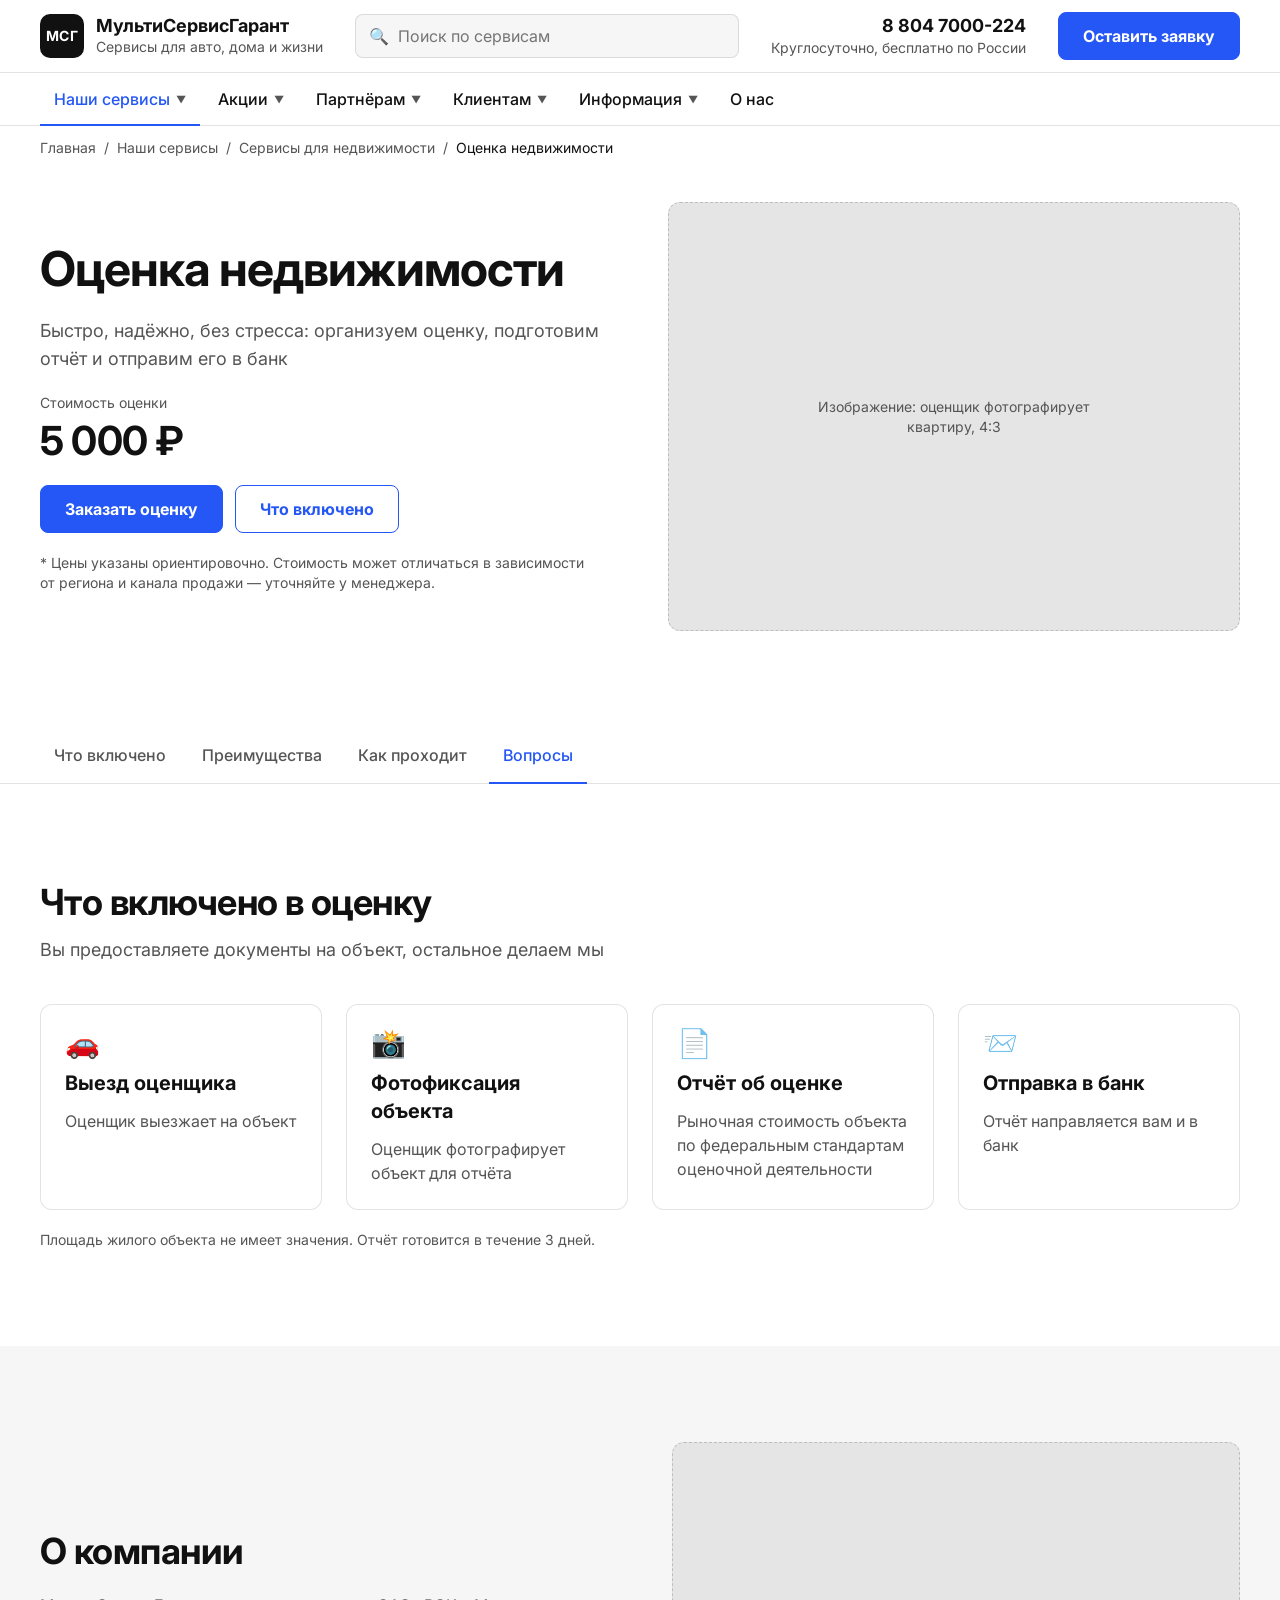
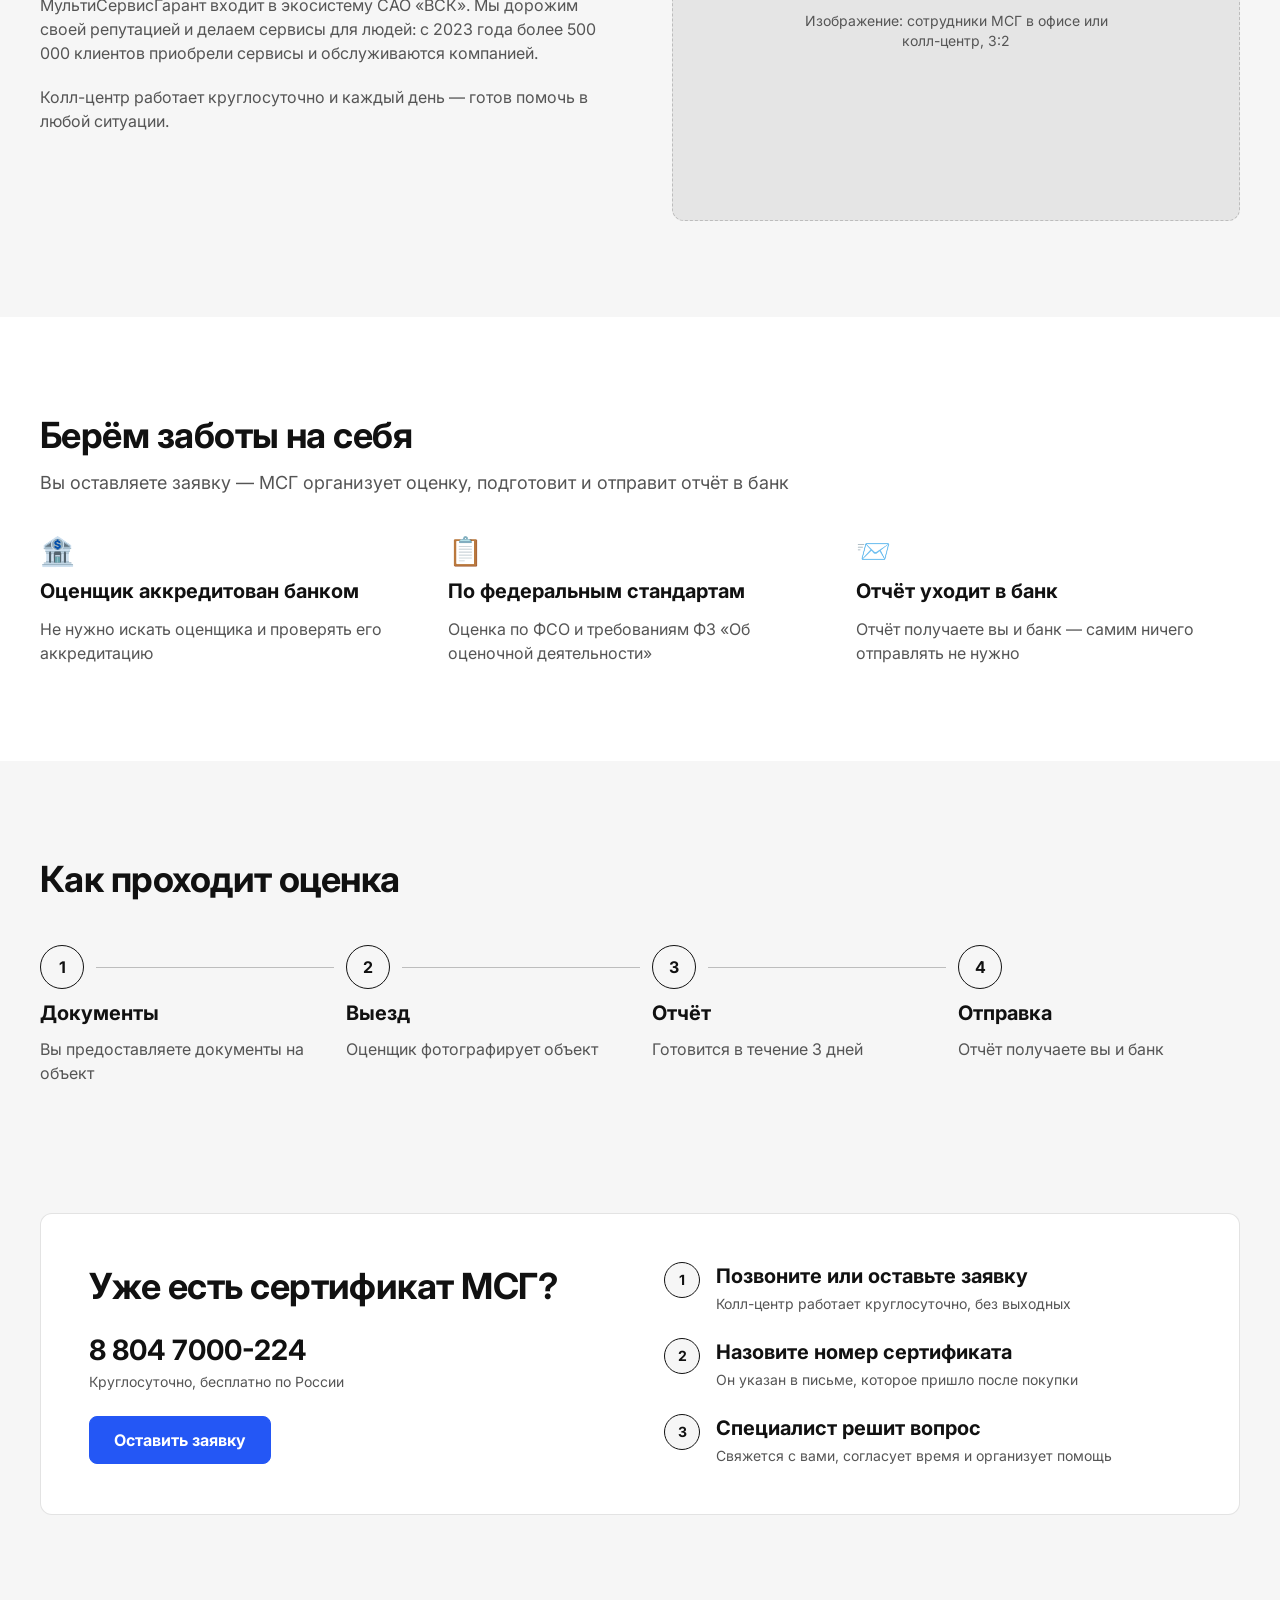
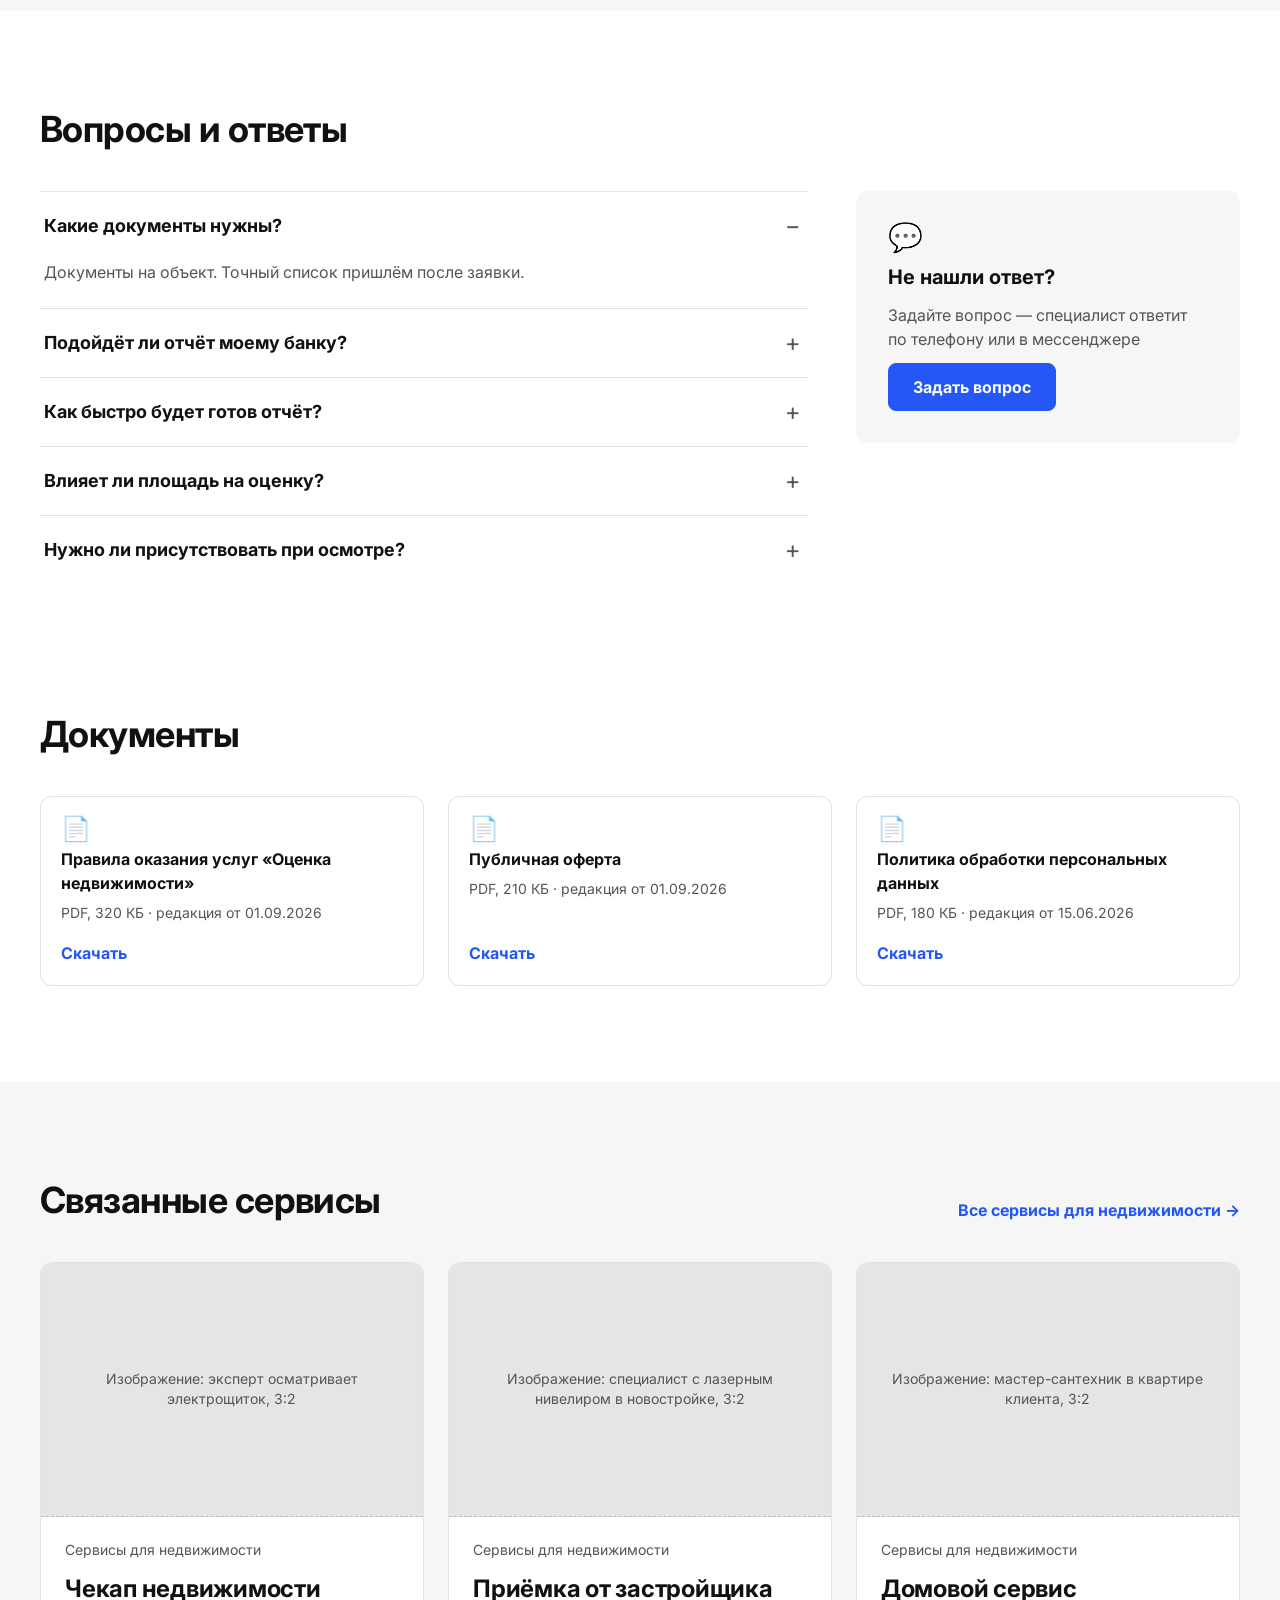
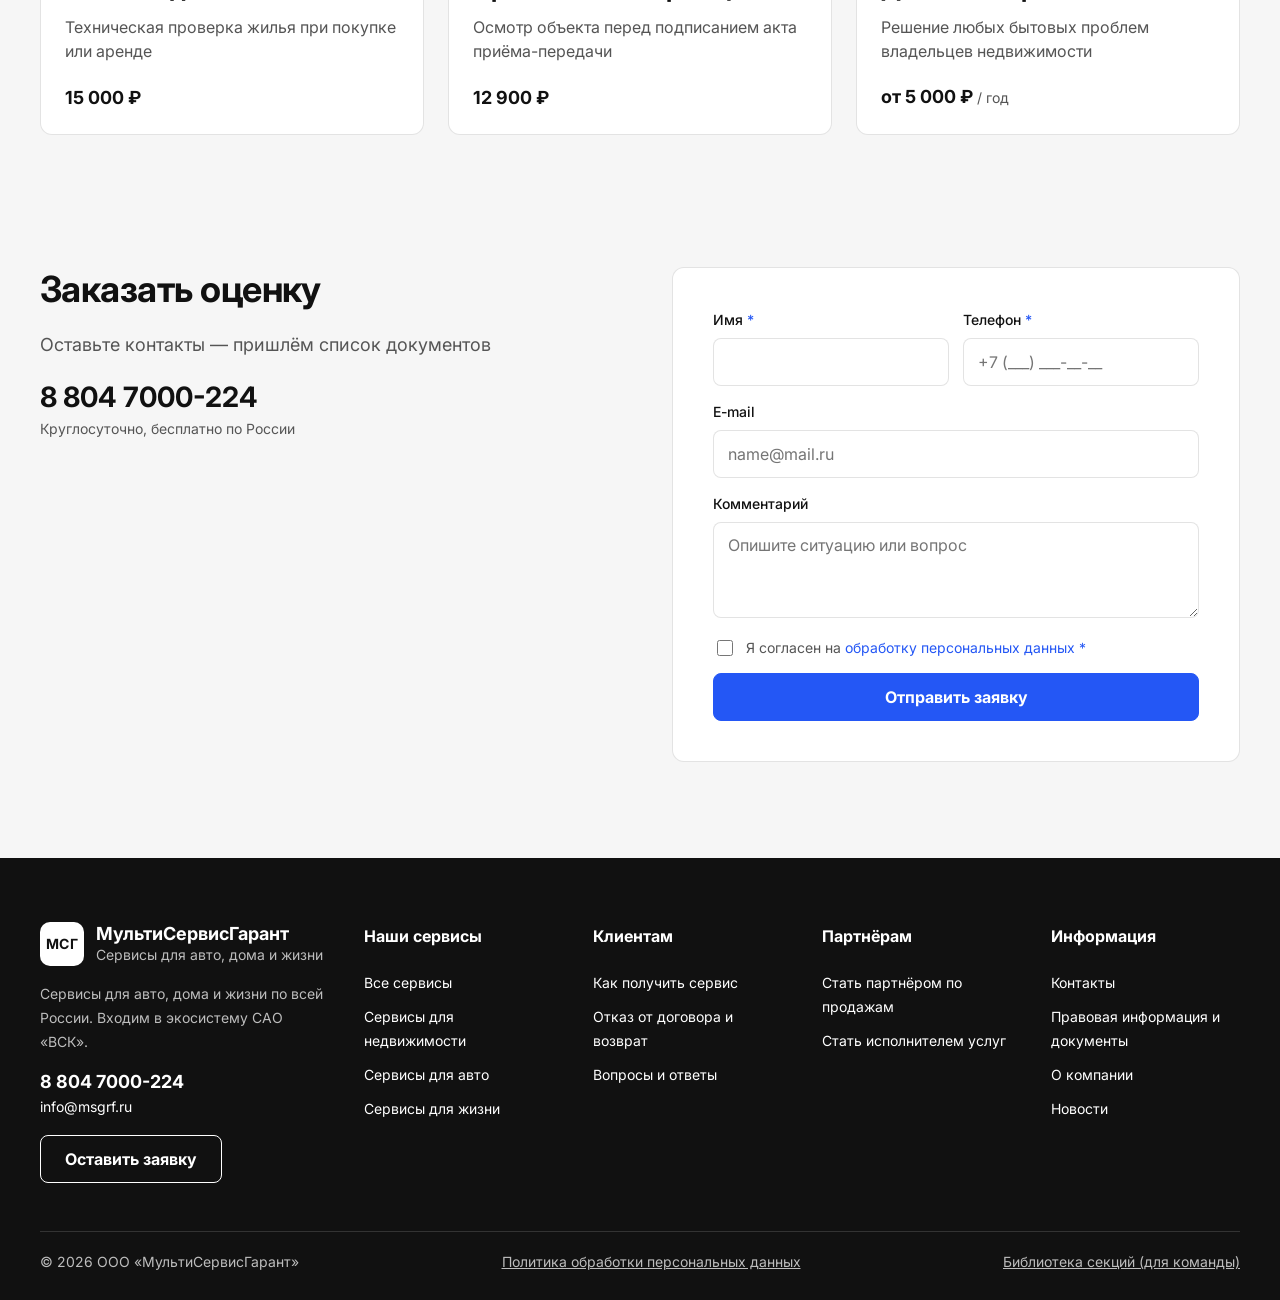
==== ver 2.0/appraisal.html @ 711d4c79 "Add version 2.0 site" ====
<!doctype html><html lang="ru"><head><meta charset="utf-8"><meta name="viewport" content="width=device-width, initial-scale=1, viewport-fit=cover"><meta name="robots" content="noindex"><title>Оценка недвижимости — МСГ, прототип</title><link rel="preconnect" href="https://fonts.googleapis.com"><link rel="preconnect" href="https://fonts.gstatic.com" crossorigin><link href="https://fonts.googleapis.com/css2?family=Inter:wght@400;500;600;700;800&display=swap" rel="stylesheet"><link rel="stylesheet" href="assets/styles.css"></head><body><div class="page" data-page="appraisal" data-title="Оценка недвижимости — МСГ, прототип"><header class="hdr"><div class="wrap hdr-top"><a class="logo" href="services.html"><span class="logo-mark">МСГ</span><span class="logo-name">МультиСервисГарант<small>Сервисы для авто, дома и жизни</small></span></a><div class="search"><span class="search-ico">🔍</span><input type="search" placeholder="Поиск по сервисам" aria-label="Поиск по сервисам"><div class="search-drop"><p class="caption">Популярные запросы</p><div class="search-chips"><a class="chip" href="home-service.html">Сантехник</a><a class="chip" href="home-service.html">Электрик</a><a class="chip" href="acceptance.html">Приёмка квартиры</a><a class="chip" href="appraisal.html">Оценка для ипотеки</a><a class="chip" href="stub.html">Эвакуатор</a></div><p class="caption">Сервисы</p><div class="search-res"><a href="home-service.html"><span>Домовой сервис</span><span class="caption">Недвижимость</span></a><a href="checkup.html"><span>Чекап недвижимости</span><span class="caption">Недвижимость</span></a><a href="stub.html"><span>Техпомощь на дороге</span><span class="caption">Авто</span></a></div><a class="search-all" href="services.html">Все сервисы →</a></div></div><div class="hdr-phone"><a href="tel:+78047000224">8 804 7000-224</a><span class="caption">Круглосуточно, бесплатно по России</span></div><a class="btn btn-primary" href="#" data-modal data-modal-tab="buy">Оставить заявку</a></div><nav class="hdr-nav" aria-label="Основное меню"><div class="wrap" style="position:static"><ul><li class="has-mega"><a class="nav-link is-active" href="services.html">Наши сервисы <span class="caret">▼</span></a><div class="mega"><div class="mega-grid"><div class="mega-col"><h4><a href="realty.html">Сервисы для недвижимости</a></h4><ul class="plain"><li><a href="home-service.html">Домовой сервис</a></li><li><a href="checkup.html">Чекап недвижимости</a></li><li><a href="acceptance.html">Приёмка от застройщика</a></li><li><a href="appraisal.html">Оценка недвижимости</a></li></ul></div><div class="mega-col"><h4><a href="stub.html">Сервисы для авто</a></h4><ul class="plain"><li><a href="stub.html">Техпомощь на дороге</a></li></ul></div><div class="mega-col"><h4><a href="stub.html">Сервисы для жизни</a></h4><ul class="plain"><li><a href="stub.html">Финансовый защитник</a></li></ul></div></div></div></li><li class="has-drop" style="position:relative"><a class="nav-link" href="stub.html">Акции <span class="caret">▼</span></a><div class="drop"><a href="stub.html">Все акции</a><a href="stub.html">Для клиентов</a><a href="stub.html">Для партнёров</a></div></li><li class="has-drop" style="position:relative"><a class="nav-link" href="stub.html">Партнёрам <span class="caret">▼</span></a><div class="drop"><a href="stub.html">Стать партнёром по продажам</a><a href="stub.html">Стать исполнителем услуг</a></div></li><li class="has-drop" style="position:relative"><a class="nav-link" href="stub.html">Клиентам <span class="caret">▼</span></a><div class="drop"><a href="stub.html">Как получить сервис</a><a href="stub.html">Отказ от договора и возврат</a><a href="stub.html">Вопросы и ответы</a></div></li><li class="has-drop" style="position:relative"><a class="nav-link" href="stub.html">Информация <span class="caret">▼</span></a><div class="drop"><a href="stub.html">Контакты</a><a href="stub.html">Правовая информация и документы</a><a href="stub.html">Новости</a></div></li><li><a class="nav-link" href="stub.html">О нас</a></li></ul></div></nav></header><nav class="wrap crumbs" aria-label="Хлебные крошки"><a href="services.html">Главная</a><span>/</span><a href="services.html">Наши сервисы</a><span>/</span><a href="realty.html">Сервисы для недвижимости</a><span>/</span><span class="cur" aria-current="page">Оценка недвижимости</span></nav><main><section class="hero"><div class="wrap hero-a"><div class="hero-body"><h1>Оценка недвижимости</h1><p class="lead">Быстро, надёжно, без стресса: организуем оценку, подготовим отчёт и отправим его в банк</p><div class="hero-price"><span class="caption">Стоимость оценки</span><div class="tariff-price">5 000 ₽</div></div><div class="btns"><a class="btn btn-primary" href="#" data-modal data-modal-tab="buy" data-modal-service="Оценка недвижимости">Заказать оценку</a><a class="btn btn-secondary" href="#scope">Что включено</a></div><p class="caption hero-note">* Цены указаны ориентировочно. Стоимость может отличаться в зависимости от региона и канала продажи — уточняйте у менеджера.</p></div><div class="ph r-4x3 "><span>Изображение: оценщик фотографирует квартиру, 4:3</span></div></div></section><nav class="subnav" aria-label="Разделы страницы"><div class="wrap"><a class="sn" href="#scope">Что включено</a><a class="sn" href="#why">Преимущества</a><a class="sn" href="#process">Как проходит</a><a class="sn" href="#faq">Вопросы</a></div></nav><section class="sec" id="scope"><div class="wrap"><div class="sec-head"><div><h2>Что включено в оценку</h2><p class="lead">Вы предоставляете документы на объект, остальное делаем мы</p></div></div><div class="grid g4"><div class="card inc"><span class="ico">🚗</span><h4>Выезд оценщика</h4><p>Оценщик выезжает на объект</p></div><div class="card inc"><span class="ico">📸</span><h4>Фотофиксация объекта</h4><p>Оценщик фотографирует объект для отчёта</p></div><div class="card inc"><span class="ico">📄</span><h4>Отчёт об оценке</h4><p>Рыночная стоимость объекта по федеральным стандартам оценочной деятельности</p></div><div class="card inc"><span class="ico">📨</span><h4>Отправка в банк</h4><p>Отчёт направляется вам и в банк</p></div></div><p class="note-foot">Площадь жилого объекта не имеет значения. Отчёт готовится в течение 3 дней.</p></div></section><section class="sec alt" id="about"><div class="wrap"><div class="about"><div class="it-body"><h2>О компании</h2><p>МультиСервисГарант входит в экосистему САО «ВСК». Мы дорожим своей репутацией и делаем сервисы для людей: с 2023 года более 500 000 клиентов приобрели сервисы и обслуживаются компанией.</p><p>Колл-центр работает круглосуточно и каждый день — готов помочь в любой ситуации.</p></div><div class="about-media"><div class="ph r-3x2 "><span>Изображение: сотрудники МСГ в офисе или колл-центр, 3:2</span></div></div></div></div></section><section class="sec" id="why"><div class="wrap"><div class="sec-head"><div><h2>Берём заботы на себя</h2><p class="lead">Вы оставляете заявку — МСГ организует оценку, подготовит и отправит отчёт в банк</p></div></div><div class="grid g3"><div class="adv"><span class="ico">🏦</span><h4>Оценщик аккредитован банком</h4><p>Не нужно искать оценщика и проверять его аккредитацию</p></div><div class="adv"><span class="ico">📋</span><h4>По федеральным стандартам</h4><p>Оценка по ФСО и требованиям ФЗ «Об оценочной деятельности»</p></div><div class="adv"><span class="ico">📨</span><h4>Отчёт уходит в банк</h4><p>Отчёт получаете вы и банк — самим ничего отправлять не нужно</p></div></div></div></section><section class="sec alt" id="process"><div class="wrap"><div class="sec-head"><div><h2>Как проходит оценка</h2></div></div><div class="steps"><div class="step"><span class="step-n">1</span><h4>Документы</h4><p>Вы предоставляете документы на объект</p></div><div class="step"><span class="step-n">2</span><h4>Выезд</h4><p>Оценщик фотографирует объект</p></div><div class="step"><span class="step-n">3</span><h4>Отчёт</h4><p>Готовится в течение 3 дней</p></div><div class="step"><span class="step-n">4</span><h4>Отправка</h4><p>Отчёт получаете вы и банк</p></div></div></div></section><section class="sec alt" id="cert"><div class="wrap"><div class="cert"><div class="it-body"><h2>Уже есть сертификат МСГ?</h2><a class="phone-big" href="tel:+78047000224">8 804 7000-224</a><span class="caption">Круглосуточно, бесплатно по России</span><div class="btns"><a class="btn btn-primary" href="#" data-modal data-modal-tab="cert" data-modal-service="Оценка недвижимости">Оставить заявку</a></div></div><div class="cert-steps"><div><span class="step-n">1</span><div><h4>Позвоните или оставьте заявку</h4><p class="muted small">Колл-центр работает круглосуточно, без выходных</p></div></div><div><span class="step-n">2</span><div><h4>Назовите номер сертификата</h4><p class="muted small">Он указан в письме, которое пришло после покупки</p></div></div><div><span class="step-n">3</span><div><h4>Специалист решит вопрос</h4><p class="muted small">Свяжется с вами, согласует время и организует помощь</p></div></div></div></div></div></section><section class="sec" id="faq"><div class="wrap"><div class="sec-head"><div><h2>Вопросы и ответы</h2></div></div><div class="faq-grid"><div class="acc" data-single><details open><summary><span>Какие документы нужны?</span></summary><div class="acc-body"><p>Документы на объект. Точный список пришлём после заявки.</p></div></details><details><summary><span>Подойдёт ли отчёт моему банку?</span></summary><div class="acc-body"><p>Оценку проводит компания, аккредитованная банком, по ФЗ «Об оценочной деятельности». Укажите банк в заявке.</p></div></details><details><summary><span>Как быстро будет готов отчёт?</span></summary><div class="acc-body"><p>Специалист подготовит отчёт в течение 3 дней.</p></div></details><details><summary><span>Влияет ли площадь на оценку?</span></summary><div class="acc-body"><p>Площадь жилого объекта не имеет значения.</p></div></details><details><summary><span>Нужно ли присутствовать при осмотре?</span></summary><div class="acc-body"><p>Нужен доступ в квартиру для фотофиксации.</p></div></details></div><aside class="ask"><span class="ico">💬</span><h4>Не нашли ответ?</h4><p class="muted">Задайте вопрос — специалист ответит по телефону или в мессенджере</p><a class="btn btn-primary" href="#" data-modal data-modal-tab="buy" data-modal-service="Оценка недвижимости">Задать вопрос</a></aside></div></div></section><section class="sec" id="docs"><div class="wrap"><div class="sec-head"><div><h2>Документы</h2></div></div><div class="grid g3 docs"><a class="card doc" href="#"><span class="ico">📄</span><b>Правила оказания услуг «Оценка недвижимости»</b><span class="meta">PDF, 320 КБ · редакция от 01.09.2026</span><span class="doc-dl">Скачать</span></a><a class="card doc" href="#"><span class="ico">📄</span><b>Публичная оферта</b><span class="meta">PDF, 210 КБ · редакция от 01.09.2026</span><span class="doc-dl">Скачать</span></a><a class="card doc" href="#"><span class="ico">📄</span><b>Политика обработки персональных данных</b><span class="meta">PDF, 180 КБ · редакция от 15.06.2026</span><span class="doc-dl">Скачать</span></a></div></div></section><section class="sec alt" id="related"><div class="wrap"><div class="sec-head"><div><h2>Связанные сервисы</h2></div><a class="link-more" href="realty.html">Все сервисы для недвижимости →</a></div><div class="slider"><div class="slider-track"><a class="card svc" href="checkup.html"><div class="ph r-3x2 "><span>Изображение: эксперт осматривает электрощиток, 3:2</span></div><div class="svc-body"><div class="svc-top"><span class="caption">Сервисы для недвижимости</span></div><h3>Чекап недвижимости</h3><p class="muted">Техническая проверка жилья при покупке или аренде</p><div class="svc-foot"><span class="price">15 000 ₽</span></div></div></a><a class="card svc" href="acceptance.html"><div class="ph r-3x2 "><span>Изображение: специалист с лазерным нивелиром в новостройке, 3:2</span></div><div class="svc-body"><div class="svc-top"><span class="caption">Сервисы для недвижимости</span></div><h3>Приёмка от застройщика</h3><p class="muted">Осмотр объекта перед подписанием акта приёма-передачи</p><div class="svc-foot"><span class="price">12 900 ₽</span></div></div></a><a class="card svc" href="home-service.html"><div class="ph r-3x2 "><span>Изображение: мастер-сантехник в квартире клиента, 3:2</span></div><div class="svc-body"><div class="svc-top"><span class="caption">Сервисы для недвижимости</span></div><h3>Домовой сервис</h3><p class="muted">Решение любых бытовых проблем владельцев недвижимости</p><div class="svc-foot"><span class="price">от 5 000 ₽ <small>/ год</small></span></div></div></a></div><div class="slider-nav"><div class="dots"></div><div class="slider-arrows"><button class="slider-btn slider-prev" aria-label="Назад">←</button><button class="slider-btn slider-next" aria-label="Вперёд">→</button></div></div></div></div></section><section class="sec alt" id="form"><div class="wrap"><div class="lead-sec"><div class="it-body"><h2>Заказать оценку</h2><p class="lead">Оставьте контакты — пришлём список документов</p><div class="phone-box"><a class="phone-big" href="tel:+78047000224">8 804 7000-224</a><span class="caption">Круглосуточно, бесплатно по России</span></div></div><div class="card form-card form-wrap"><form class="form" novalidate><div class="row2"><div class="field"><label>Имя <i>*</i></label><input name="name" required autocomplete="name"></div><div class="field"><label>Телефон <i>*</i></label><input name="phone" type="tel" placeholder="+7 (___) ___-__-__" required></div></div><div class="field"><label>E-mail</label><input name="email" type="email" placeholder="name@mail.ru"></div><div class="field"><label>Комментарий</label><textarea name="comment" placeholder="Опишите ситуацию или вопрос"></textarea></div><label class="agree"><input type="checkbox" required> <span>Я согласен на <a href="#">обработку персональных данных</a> <i style="color:var(--text-link);font-style:normal">*</i></span></label><button class="btn btn-primary btn-block" type="submit">Отправить заявку</button></form><div class="success"><span class="ok">✓</span><h3>Заявка принята</h3><p class="muted">Свяжемся с вами в течение 30 минут в рабочее время</p><button class="btn btn-secondary" type="button" data-reset>Отправить ещё одну</button></div></div></div></div></section></main><footer class="ftr"><div class="wrap"><div class="ftr-grid"><div class="ftr-brand"><a class="logo" href="services.html"><span class="logo-mark">МСГ</span><span class="logo-name">МультиСервисГарант<small>Сервисы для авто, дома и жизни</small></span></a><p>Сервисы для авто, дома и жизни по всей России. Входим в экосистему САО «ВСК».</p><div><a class="tel" href="tel:+78047000224">8 804 7000-224</a><br><a href="mailto:info@msgrf.ru">info@msgrf.ru</a></div><a class="btn btn-secondary" href="#" data-modal data-modal-tab="buy">Оставить заявку</a></div><div><h4>Наши сервисы</h4><ul class="plain"><li><a href="services.html">Все сервисы</a></li><li><a href="realty.html">Сервисы для недвижимости</a></li><li><a href="stub.html">Сервисы для авто</a></li><li><a href="stub.html">Сервисы для жизни</a></li></ul></div><div><h4>Клиентам</h4><ul class="plain"><li><a href="stub.html">Как получить сервис</a></li><li><a href="stub.html">Отказ от договора и возврат</a></li><li><a href="stub.html">Вопросы и ответы</a></li></ul></div><div><h4>Партнёрам</h4><ul class="plain"><li><a href="stub.html">Стать партнёром по продажам</a></li><li><a href="stub.html">Стать исполнителем услуг</a></li></ul></div><div><h4>Информация</h4><ul class="plain"><li><a href="stub.html">Контакты</a></li><li><a href="stub.html">Правовая информация и документы</a></li><li><a href="stub.html">О компании</a></li><li><a href="stub.html">Новости</a></li></ul></div></div><div class="ftr-bottom"><span>© 2026 ООО «МультиСервисГарант»</span><a href="stub.html">Политика обработки персональных данных</a><a href="blocks.html">Библиотека секций (для команды)</a></div></div></footer></div><div class="modal" id="modal" role="dialog" aria-modal="true" aria-labelledby="modal-t"><div class="modal-box"><button class="modal-x" aria-label="Закрыть">×</button><h3 id="modal-t">Оставить заявку</h3><p class="muted" style="margin-top:6px">Перезвоним, ответим на вопросы и поможем подобрать сервис</p><div class="mtabs" role="tablist"><button data-mtab="buy" class="is-active">Хочу подключить сервис</button><button data-mtab="cert">Уже есть сертификат</button><button data-mtab="partner">Партнёрство</button></div><div class="form-wrap" style="margin-top:20px"><form class="form" novalidate><div class="row2"><div class="field"><label>Имя <i>*</i></label><input name="name" required autocomplete="name"></div><div class="field"><label>Телефон <i>*</i></label><input name="phone" type="tel" placeholder="+7 (___) ___-__-__" required></div></div><div class="field"><label>E-mail</label><input name="email" type="email" placeholder="name@mail.ru"></div><div class="field only-cert"><label>Номер сертификата</label><input name="cert" placeholder="Например, ДС-000123"></div><div class="field"><label>Комментарий</label><textarea name="comment" placeholder="Опишите ситуацию или вопрос"></textarea></div><label class="agree"><input type="checkbox" required> <span>Я согласен на <a href="#">обработку персональных данных</a> <i style="color:var(--text-link);font-style:normal">*</i></span></label><button class="btn btn-primary btn-block" type="submit">Отправить заявку</button><p class="form-hint">Срочная помощь по сертификату — <a href="tel:+78047000224">8 804 7000-224</a>, круглосуточно</p></form><div class="success"><span class="ok">✓</span><h3>Заявка принята</h3><p class="muted">Свяжемся с вами в течение 30 минут в рабочее время</p><button class="btn btn-secondary" type="button" data-close>Закрыть</button></div></div></div></div><script charset="utf-8" src="assets/app.js"></script></body></html>
---- ver 2.0/assets/styles.css ----
@charset "utf-8";
/* ==========================================================
   МСГ — прототип раздела «Сервисы», этап 1
   Токены: Inter, чёрный/серые, синий акцент. Ширина 1400px.
   ========================================================== */
:root{
  --ink:#111111; --ink-2:#555555;
  --border-strong:#8A8A8A; /* только для рамок и разделителей, не для текста */
  /* Текст сайта: 3 размера, 3 толщины, 3 цвета + те же 3 на тёмном фоне.
     Заголовки (h1–h4), крупные цифры/цены/телефоны и иконки в эту систему не входят. */
  --fs-s:14px; --fs-m:16px; --fs-l:18px;
  --fw-regular:400; --fw-medium:500; --fw-bold:700;
  --text-primary:var(--ink); --text-secondary:var(--ink-2); --text-link:var(--accent); --text-link-hover:var(--accent-hover);
  /* Цвета валидации — исключение из палитры текста */
  --text-error:#D23B3B; --text-success:#1E7B3A;
  --text-inverse-primary:#FFFFFF; --text-inverse-secondary:#BDBDBD; --text-inverse-link:#8FA8FF;
  --line:rgba(0,0,0,.11); /* прозрачный чёрный: контраст линии одинаков на белом и сером фоне */ --bg:#FFFFFF; --bg-alt:#F6F6F6;
  --ph:#E5E5E5; --ph-line:#BDBDBD;
  --accent:#2457F5; --accent-hover:#1A44C8; --accent-soft:#EEF2FF;
  --r-btn:8px; --r-card:12px;
  --wrap:1400px; --pad:40px;
  --sec-py:96px; /* единый верхний и нижний отступ всех секций */
  --same-gap:128px; /* расстояние между соседними секциями с одним фоном */
  --stats-py:48px; /* секция с цифрами — компактная полоса, вертикальные отступы меньше */
  --hero-top:32px; /* отступ hero от хлебных крошек */
  --hero-gap:96px; /* расстояние от hero до следующей белой секции */
  --hdr-h:125px; --subnav-h:57px;
  --font:'Inter', system-ui, -apple-system, 'Segoe UI', Arial, sans-serif;
}
*,*::before,*::after{box-sizing:border-box}
html{scroll-padding-top:calc(var(--hdr-h) + var(--subnav-h) + 16px)}
body{margin:0;font-family:var(--font);font-size:var(--fs-m);line-height:24px;font-weight:var(--fw-regular);color:var(--text-primary);background:var(--bg);-webkit-font-smoothing:antialiased}
img{max-width:100%;display:block}
a{color:var(--text-link);text-decoration:none}
a:hover{color:var(--text-link-hover);text-decoration:underline}
:focus-visible{outline:2px solid var(--accent);outline-offset:2px}
h1,h2,h3,h4,p{margin:0}
h1,.h1{font-size:48px;line-height:56px;font-weight:var(--fw-bold);letter-spacing:-.02em}
h2,.h2{font-size:36px;line-height:44px;font-weight:var(--fw-bold);letter-spacing:-.015em}
h3,.h3{font-size:24px;line-height:32px;font-weight:var(--fw-bold);letter-spacing:-.01em}
h4,.h4{font-size:20px;line-height:28px;font-weight:var(--fw-bold)}
.lead{font-size:var(--fs-l);line-height:28px;color:var(--text-secondary)}
.small{font-size:var(--fs-s);line-height:20px}
.caption{font-size:var(--fs-s);line-height:20px;color:var(--text-secondary)}
.muted{color:var(--text-secondary)}
ul.plain{list-style:none;margin:0;padding:0}
.wrap{max-width:var(--wrap);margin:0 auto;padding:0 var(--pad)}
.page{min-height:100vh}
.page[hidden]{display:none}

/* ---------- Кнопки ---------- */
.btn{display:inline-flex;align-items:center;justify-content:center;gap:8px;height:48px;padding:0 24px;border-radius:var(--r-btn);font:var(--fw-bold) var(--fs-m)/1 var(--font);border:1.5px solid var(--accent);cursor:pointer;white-space:nowrap;text-decoration:none;transition:background .15s,color .15s,border-color .15s}
.btn:hover{text-decoration:none}
.btn-primary{background:var(--accent);color:var(--text-inverse-primary)}
.btn-primary:hover{background:var(--accent-hover);border-color:var(--accent-hover);color:var(--text-inverse-primary)}
.btn-secondary{background:#fff;color:var(--text-link)}
.btn-secondary:hover{background:var(--accent-soft);color:var(--text-link-hover)}
.btn-sm{height:40px;padding:0 16px;font-size:var(--fs-s)}
.btn-block{width:100%}
.link-more{font-weight:var(--fw-bold)}
.btns{display:flex;gap:12px;flex-wrap:wrap}

/* ---------- Чипы ---------- */
.chip{display:inline-flex;align-items:center;gap:6px;height:36px;padding:0 14px;border:1px solid var(--line);border-radius:999px;background:#fff;color:var(--text-primary);font:var(--fw-medium) var(--fs-s)/1 var(--font);cursor:pointer}
.chip:hover{border-color:var(--border-strong);text-decoration:none;color:var(--text-primary)}
.chip.is-active{background:var(--ink);border-color:var(--ink);color:var(--text-inverse-primary)}
.chip .count{color:var(--text-secondary);font-weight:var(--fw-regular)}
.chip.is-active .count{color:var(--text-inverse-secondary)}
.tbd{font-size:var(--fs-s);color:var(--text-secondary);font-weight:var(--fw-regular)}

/* ---------- Заглушки ---------- */
.ph{position:relative;background:var(--ph);border:1.5px dashed var(--ph-line);border-radius:var(--r-card);display:flex;align-items:center;justify-content:center;text-align:center;color:var(--text-secondary);font-size:var(--fs-s);line-height:20px;padding:16px;overflow:hidden}
.ph span{max-width:340px}
.ph-play{width:72px;height:72px;border-radius:50%;background:#fff;border:1.5px solid var(--ph-line);display:flex;align-items:center;justify-content:center;font-size:26px;color:var(--text-primary);margin:0 auto 12px;cursor:pointer}
.r-16x9{aspect-ratio:16/9}.r-4x3{aspect-ratio:4/3}.r-3x2{aspect-ratio:3/2}.r-1x1{aspect-ratio:1/1}.r-3x4{aspect-ratio:3/4}.r-21x9{aspect-ratio:21/9}

/* ==========================================================
   G01 Хедер
   ========================================================== */
.hdr{position:sticky;top:0;z-index:50;background:#fff;border-bottom:1px solid var(--line);transition:box-shadow .2s}
.hdr.is-scrolled{box-shadow:0 2px 12px rgba(0,0,0,.06)}
.hdr-top{height:72px;display:flex;align-items:center;gap:32px}
.logo{display:flex;align-items:center;gap:12px;color:var(--text-primary);flex-shrink:0}
.logo:hover{text-decoration:none;color:var(--text-primary)}
.logo-mark{width:44px;height:44px;border-radius:10px;background:var(--ink);color:var(--text-inverse-primary);display:flex;align-items:center;justify-content:center;font-weight:var(--fw-bold);font-size:var(--fs-s);letter-spacing:.02em}
.logo-name{font-weight:var(--fw-bold);font-size:var(--fs-l);line-height:22px}
.logo-name small{display:block;font-weight:var(--fw-regular);font-size:var(--fs-s);line-height:20px;color:var(--text-secondary)}
.search{position:relative;flex:1;max-width:480px}
.search input{width:100%;height:44px;border:1px solid var(--line);border-radius:var(--r-btn);padding:0 16px 0 42px;font:var(--fs-m) var(--font);background:var(--bg-alt);color:var(--text-primary)}
.search input:focus{outline:none;border-color:var(--accent);background:#fff}
.search-ico{position:absolute;left:14px;top:50%;transform:translateY(-50%);font-size:var(--fs-m);pointer-events:none}
.search-drop{display:none;position:absolute;top:52px;left:0;right:0;background:#fff;border:1px solid var(--line);border-radius:var(--r-card);box-shadow:0 12px 32px rgba(0,0,0,.1);padding:16px;z-index:60}
.search:focus-within .search-drop{display:block}
.search-drop .caption{margin-bottom:8px}
.search-chips{display:flex;flex-wrap:wrap;gap:8px;margin-bottom:16px}
.search-res a{display:flex;justify-content:space-between;align-items:center;padding:10px 8px;border-radius:8px;color:var(--text-primary)}
.search-res a:hover{background:var(--bg-alt);text-decoration:none}
.search-res .caption{margin:0}
.search-all{display:block;margin-top:8px;padding:8px;font-weight:var(--fw-bold);border-top:1px solid var(--line)}
.hdr-phone{margin-left:auto;text-align:right;flex-shrink:0}
.hdr-phone a{color:var(--text-primary);font-weight:var(--fw-bold);font-size:var(--fs-l);line-height:24px}
.hdr-phone .caption{display:block}
.hdr-nav{border-top:1px solid var(--line);position:relative}
.hdr-nav .wrap > ul{display:flex;gap:4px;list-style:none;margin:0;padding:0;height:52px;align-items:stretch}
.hdr-nav li{display:flex;align-items:stretch}
.hdr-nav .nav-link{display:flex;align-items:center;gap:6px;padding:0 14px;color:var(--text-primary);font-weight:var(--fw-medium);font-size:var(--fs-m);border-bottom:2px solid transparent;margin-bottom:-1px;background:none;border-top:0;border-left:0;border-right:0;font-family:var(--font);cursor:pointer}
.hdr-nav .nav-link:hover{color:var(--text-link);text-decoration:none}
.hdr-nav .nav-link.is-active{color:var(--text-link);border-bottom-color:var(--accent)}
.hdr-nav .caret{font-size:10px;color:var(--text-secondary)}
.mega,.drop{display:none;position:absolute;top:52px;background:#fff;border:1px solid var(--line);border-radius:0 0 var(--r-card) var(--r-card);box-shadow:0 16px 32px rgba(0,0,0,.08);z-index:55}
.has-mega:hover .mega,.has-mega:focus-within .mega,.has-drop:hover .drop,.has-drop:focus-within .drop{display:block}
/* ширина = ширина контента .wrap (не шире --wrap минус поля) */
.mega{left:max(var(--pad),calc((100% - var(--wrap))/2 + var(--pad)));right:max(var(--pad),calc((100% - var(--wrap))/2 + var(--pad)));padding:32px}
.mega-grid{display:grid;grid-template-columns:repeat(3,1fr);gap:32px}
.mega-col h4{display:flex;gap:8px;align-items:center;font-size:var(--fs-m);line-height:24px;margin-bottom:12px}
.mega-col h4 a{color:var(--text-primary)}
.mega-col li a{display:block;padding:6px 0;color:var(--text-secondary);font-size:var(--fs-m)}
.mega-col li a:hover{color:var(--text-link)}
.drop{min-width:280px;padding:8px}
.drop a{display:block;padding:10px 12px;border-radius:8px;color:var(--text-primary)}
.drop a:hover{background:var(--bg-alt);text-decoration:none}

/* G03 Хлебные крошки */
.crumbs{height:44px;display:flex;align-items:center;gap:8px;font-size:var(--fs-s);line-height:20px;color:var(--text-secondary)}
.crumbs a{color:var(--text-secondary)}
.crumbs a:hover{color:var(--text-link)}
.crumbs .cur{color:var(--text-primary)}

/* ==========================================================
   Секции
   ========================================================== */
/* Все секции: одинаковые отступы сверху и снизу, без границ. Отступы соседей с одним фоном
   не складываются (это было бы 2 × --sec-py), расстояние между ними одно — --same-gap.
   Если фон меняется, остаются оба отступа: край серого фона виден и сам разделяет секции.
   Перестановка секций ничего не ломает: правило смотрит на соседей, а не на тип секции. */
.sec,.hero{padding:var(--sec-py) 0}
.hero{padding-top:var(--hero-top)}
.sec:not(.alt) + .sec:not(.alt),
.sec.alt + .sec.alt,
.sec.sec-join{padding-top:calc(var(--same-gap) - var(--sec-py))} /* .sec-join — для страницы библиотеки, см. app.js */
/* hero без нижней границы сливается с белой секцией под ним: расстояние одно — --hero-gap.
   Перед серой секцией отступы остаются. */
.hero:has(+ .sec:not(.alt)){padding-bottom:0}
.hero + .sec:not(.alt){padding-top:var(--hero-gap)}
.sec:has(> .wrap > .stats){padding-top:var(--stats-py);padding-bottom:var(--stats-py)}
.sec.alt{background:var(--bg-alt)}
.sec-head{margin-bottom:40px;display:flex;justify-content:space-between;align-items:flex-end;gap:32px}
.sec-head .lead{margin-top:12px;max-width:760px}
.sec-head .kicker{margin-bottom:8px}
.kicker{font-size:var(--fs-s);line-height:20px;font-weight:var(--fw-bold);color:var(--text-link)}
.grid{display:grid;gap:24px}
.g2{grid-template-columns:repeat(2,1fr)}.g3{grid-template-columns:repeat(3,1fr)}.g4{grid-template-columns:repeat(4,1fr)}
.card{background:#fff;border:1px solid var(--line);border-radius:var(--r-card);padding:24px}
.check{list-style:none;margin:0;padding:0;display:grid;gap:10px}
.check li{position:relative;padding-left:28px}
.check li::before{content:"\2713";position:absolute;left:0;top:0;color:var(--text-link);font-weight:var(--fw-bold)}
.dash li::before{content:"\2014";color:var(--text-secondary);font-weight:var(--fw-regular)}
.ico{font-size:28px;line-height:1}
.note-foot{margin-top:20px;font-size:var(--fs-s);line-height:20px;color:var(--text-secondary)}

/* ---------- S01 Hero ---------- */
.hero-a{display:grid;grid-template-columns:1fr 1fr;gap:56px;align-items:center}
.hero-body{display:flex;flex-direction:column;gap:20px;align-items:flex-start}
.hero-body .lead{max-width:600px}
.hero-price{display:flex;flex-direction:column;gap:4px}
.hero-note{max-width:560px}
.hero-b{position:relative}
.hero-b .ph{min-height:520px;align-items:flex-start;justify-content:flex-end;padding:24px;border-radius:0;border-left:0;border-right:0}
.hero-video .ph-play{transition:background .15s}
.hero-video[data-video="click"] .ph-play:hover{background:var(--accent-soft)}
.hero-video.is-playing .ph-play{background:var(--accent);color:var(--text-inverse-primary);border-color:var(--accent)}
.hero-b .ph.hero-video{align-items:center;justify-content:flex-end;padding-right:12%}
.hero-b .wrap{position:absolute;inset:0;display:flex;align-items:center;pointer-events:none}
.hero-b .hero-card{pointer-events:auto;background:#fff;border-radius:var(--r-card);padding:40px;max-width:600px;box-shadow:0 8px 32px rgba(0,0,0,.08)}
.hero-c{padding:32px 0} /* компактный hero: отступы сверху и снизу одинаковые */
.hero-c .hero-body{max-width:900px}

/* ---------- Подменю ---------- */
.subnav{position:sticky;top:var(--hdr-h);z-index:40;background:#fff;border-bottom:1px solid var(--line)}
.subnav .wrap{display:flex;align-items:center;gap:8px;height:56px}
.subnav a.sn{padding:0 14px;height:56px;display:flex;align-items:center;color:var(--text-secondary);font-weight:var(--fw-medium);font-size:var(--fs-m);border-bottom:2px solid transparent;margin-bottom:-1px}
.subnav a.sn:hover{color:var(--text-primary);text-decoration:none}
.subnav a.sn.is-active{color:var(--text-link);border-bottom-color:var(--accent)}
.subnav .btn{margin-left:auto}


/* ---------- S08 Карточки услуг ---------- */
.svc{display:flex;flex-direction:column;padding:0;overflow:hidden;color:var(--text-primary);transition:border-color .15s}
.svc:hover{border-color:var(--border-strong);text-decoration:none;color:var(--text-primary)}
.svc .ph{border-radius:0;border-width:0 0 1.5px 0}
.svc-body{padding:20px 24px 24px;display:flex;flex-direction:column;gap:10px;flex:1}
.svc-top{display:flex;justify-content:space-between;align-items:center;gap:8px;min-height:26px}
.svc-foot{margin-top:auto;padding-top:12px;display:flex;justify-content:space-between;align-items:center}
.price{font-weight:var(--fw-bold);font-size:var(--fs-l)}
.price small{font-weight:var(--fw-regular);font-size:var(--fs-s);color:var(--text-secondary)}
/* S08-C: группа сервисов — заголовок сверху, под ним горизонтальные карточки в две колонки */
.svc-group + .svc-group{margin-top:64px}
.svc-group-head{display:flex;flex-direction:column;gap:12px;margin-bottom:32px}
.svc-group-head h2 a{color:var(--text-primary)}
.svc-group-head h2 a:hover{color:var(--text-link);text-decoration:none}
.svc-group-head h2 .arrow{color:var(--text-link);white-space:nowrap}
.note-foot.center{text-align:center}
.svc-stack{display:grid;grid-template-columns:repeat(2,minmax(0,1fr));gap:24px}
/* картинка 3:2 фиксированной ширины задаёт высоту карточки; описание ограничено двумя строками, чтобы карточка не вырастала */
.svc-h{display:grid;grid-template-columns:280px 1fr}
.svc-h .ph{width:280px;border-width:0 1.5px 0 0}
.svc-h .svc-body{padding:24px;min-height:0;overflow:hidden}
.svc-h .svc-body .muted{display:-webkit-box;-webkit-line-clamp:2;-webkit-box-orient:vertical;overflow:hidden}
@media (max-width:1359px){.svc-stack{grid-template-columns:1fr}}
@media (max-width:900px){.svc-h{grid-template-columns:1fr}.svc-h .ph{width:auto;border-width:0 0 1.5px 0}}

/* ---------- Слайдеры ---------- */
.slider{position:relative}
.slider-track{display:grid;grid-auto-flow:column;grid-auto-columns:calc((100% - 48px)/3);gap:24px;overflow-x:auto;scroll-snap-type:x mandatory;scrollbar-width:none;padding-bottom:4px}
.slider-track::-webkit-scrollbar{display:none}
.slider-track > *{scroll-snap-align:start}
.slider.one .slider-track{grid-auto-columns:100%}
.slider.four .slider-track{grid-auto-columns:calc((100% - 72px)/4)}
.slider-nav{display:flex;align-items:center;justify-content:space-between;gap:12px;margin-top:24px}
.slider-btn{width:44px;height:44px;border-radius:50%;border:1px solid var(--line);background:#fff;font-size:var(--fs-l);cursor:pointer;color:var(--text-primary)}
.slider-btn:hover{border-color:var(--ink)}
.slider-btn:disabled{opacity:.35;cursor:default}
.dots{display:flex;gap:8px}
.slider-arrows{display:flex;gap:12px}
.dot{width:8px;height:8px;border-radius:50%;background:var(--line);border:0;padding:0;cursor:pointer}
.dot.is-active{background:var(--ink);width:24px;border-radius:4px}

/* ---------- S03 Изображение + текст ---------- */
.it{display:grid;grid-template-columns:1fr 1fr;gap:64px;align-items:center}
.about{display:grid;grid-template-columns:1fr 1fr;gap:64px;align-items:center}
.it-body{display:flex;flex-direction:column;gap:20px;align-items:flex-start}
.it-body p{color:var(--text-secondary)}

/* ---------- S09 Что входит ---------- */
.inc{display:flex;flex-direction:column;gap:12px}
.inc p{color:var(--text-secondary)}
.inc ul{margin:0;padding-left:18px;color:var(--text-secondary);font-size:var(--fs-s);line-height:20px;display:grid;gap:4px}

/* ---------- Цена (hero D) ---------- */
.tariff-price{font-size:40px;line-height:48px;font-weight:var(--fw-bold);letter-spacing:-.02em}
.tariff-price small{font-size:var(--fs-m);font-weight:var(--fw-regular);color:var(--text-secondary);letter-spacing:0}

/* ---------- S12 Таблица сравнения ---------- */
.tbl-wrap{overflow-x:auto;border:1px solid var(--line);border-radius:var(--r-card);background:#fff}
.tbl{width:100%;border-collapse:collapse}
.tbl th,.tbl td{padding:14px 20px;border-bottom:1px solid var(--line);text-align:left;vertical-align:middle}
.tbl td + td,.tbl th + th{border-left:1px solid var(--line);text-align:center;width:22%}
.tbl thead th{position:sticky;top:0;background:#fff;font-size:var(--fs-m)}
.tbl thead th small{display:block;font-weight:var(--fw-regular);color:var(--text-secondary);font-size:var(--fs-s)}
.tbl tr.grp td{background:var(--bg-alt);font-weight:var(--fw-medium);font-size:var(--fs-s);color:var(--text-secondary)}
.tbl tr.total td{font-weight:var(--fw-bold);font-size:var(--fs-l);background:var(--bg-alt);border-bottom:0}
.tbl tr.act td{background:#fff;border-bottom:0}
.tbl .y{color:var(--text-link);font-weight:var(--fw-bold)}
.tbl .n{color:var(--text-secondary)}

/* ---------- S11 / S21 Аккордеоны ---------- */
.acc{border-top:1px solid var(--line)}
.acc details{border-bottom:1px solid var(--line)}
.acc details:last-child{border-bottom:0}
.acc summary{list-style:none;display:flex;align-items:center;gap:16px;padding:20px 4px;cursor:pointer;font-weight:var(--fw-bold);font-size:var(--fs-l);line-height:28px}
.acc summary::-webkit-details-marker{display:none}
.acc summary .sum{margin-left:auto;font-weight:var(--fw-regular);font-size:var(--fs-s);color:var(--text-secondary)}
.acc summary::after{content:"+";font-size:24px;font-weight:var(--fw-regular);width:24px;text-align:center;color:var(--text-secondary);flex-shrink:0;margin-left:auto}
.acc summary:has(.sum)::after{margin-left:0} /* с .sum вправо уходит он сам, иконка идёт следом */
.acc details[open] summary::after{content:"\2212"}
.acc summary:hover{color:var(--text-link)}
.acc .acc-body{padding:0 44px 24px 4px;color:var(--text-secondary);display:grid;gap:12px;max-width:980px}
.acc .acc-body h5{margin:4px 0 0;font-size:var(--fs-s);color:var(--text-primary);font-weight:var(--fw-bold)}
.acc .acc-body ul{margin:0;padding-left:20px}
/* S11 вариант B: список без аккордеона */
.dlist{border-top:1px solid var(--line)}
.dl-row{display:grid;grid-template-columns:320px 1fr;gap:32px;align-items:start;padding:24px 4px;border-bottom:1px solid var(--line)}
.dl-row:last-child{border-bottom:0}
.dl-head{display:grid;grid-template-columns:28px 1fr;column-gap:12px;row-gap:4px;align-content:start;align-items:start}
.dl-head:not(:has(.ico)){grid-template-columns:1fr}
.dl-head .ico{font-size:22px;line-height:28px;grid-row:1 / span 2}
.dl-head:not(:has(.ico)) .sum{grid-column:1}
.dl-head h4{font-size:var(--fs-l);line-height:28px}
.dl-head .sum{font-size:var(--fs-s);color:var(--text-secondary)}
.dl-body{display:grid;gap:12px;color:var(--text-secondary);max-width:760px}
.dl-body h5{margin:4px 0 0;font-size:var(--fs-s);color:var(--text-primary);font-weight:var(--fw-bold)}
.dl-body ul{margin:0;padding-left:20px}
@media (max-width:900px){.dl-row{grid-template-columns:1fr;gap:12px}}
.faq-grid{display:grid;grid-template-columns:2fr 1fr;gap:48px;align-items:start}
.ask{background:var(--bg-alt);border-radius:var(--r-card);padding:32px;display:flex;flex-direction:column;gap:12px;align-items:flex-start;position:sticky;top:calc(var(--hdr-h) + 80px)}
.sec.alt .ask{background:#fff}

/* ---------- S10 Ситуации ---------- */
.sit{display:flex;flex-direction:column;gap:14px}
.sit-head{display:flex;gap:12px;align-items:center}
.sit .check li::before{content:"\2022";color:var(--text-secondary)}

/* ---------- S13 Шаги ---------- */
.steps{display:grid;grid-auto-flow:column;grid-auto-columns:1fr;gap:24px;counter-reset:s;position:relative}
.step{position:relative;display:flex;flex-direction:column;gap:10px;padding-top:4px}
.step-n{width:44px;height:44px;border-radius:50%;border:1.5px solid var(--ink);display:flex;align-items:center;justify-content:center;font-weight:var(--fw-bold);background:#fff;position:relative;z-index:1;flex-shrink:0}
.sec.alt .step-n{background:var(--bg-alt)}
.step:not(:last-child)::after{content:"";position:absolute;top:26px;left:56px;right:-12px;height:1px;background:var(--ph-line)}
.step p{color:var(--text-secondary)}
.steps.vert{grid-auto-flow:row;max-width:760px;margin:0 auto}
.steps.vert .step{flex-direction:row;gap:20px;padding-bottom:28px}
.steps.vert .step:not(:last-child)::after{top:52px;left:22px;bottom:4px;right:auto;width:1px;height:auto}
.steps.vert .step > div{display:flex;flex-direction:column;gap:6px;padding-top:8px}

/* ---------- S15 Преимущества ---------- */
.adv{display:flex;flex-direction:column;gap:12px}
.adv p{color:var(--text-secondary)}

/* ---------- S16 Цифры ---------- */
.stats{display:grid;gap:24px}
.stat{display:flex;flex-direction:column;gap:6px}
.stat b{font-size:48px;line-height:56px;font-weight:var(--fw-bold);letter-spacing:-.02em}
.stat span{color:var(--text-secondary)}

/* ---------- S17 Кейсы ---------- */
/* карточка: изображение 3:2, заголовок, стоимость, рекомендация и риски */
.case{display:flex;flex-direction:column;padding:0;overflow:hidden}
.case > .ph{border-radius:0;border-width:0;border-bottom:1px solid var(--line)}
.case-body{padding:24px;display:flex;flex-direction:column;gap:16px}
.case-body h5{margin:0 0 4px;font-size:var(--fs-s);font-weight:var(--fw-bold);color:var(--text-secondary)}
.case-cost{display:flex;align-items:baseline;gap:12px;color:var(--text-secondary)}
.case-cost b{font-size:var(--fs-l);font-weight:var(--fw-bold);color:var(--text-primary)}

.inc-wide{display:grid;gap:32px}



/* ---------- S20 География ---------- */
.cities{columns:4;column-gap:24px;font-size:var(--fs-m);line-height:30px;color:var(--text-secondary)}
.cities li{break-inside:avoid}
.cities-lg{font-size:var(--fs-l);line-height:40px;color:var(--text-primary)}
.cities.more li:nth-child(n+41){display:none}

/* ---------- S23 Галерея ---------- */
.gal-thumbs{display:grid;grid-template-columns:repeat(6,1fr);gap:12px;margin-top:12px}
.gal-thumbs button{padding:0;border:2px solid transparent;border-radius:10px;background:none;cursor:pointer}
.gal-thumbs button.is-active{border-color:var(--ink)}
.gal-thumbs .ph{border-radius:8px;font-size:var(--fs-s);line-height:20px;padding:6px}
.gal-item figcaption{margin-top:10px;font-size:var(--fs-s);color:var(--text-secondary)}
figure{margin:0}

/* ---------- S24 Видео ---------- */
.video .ph{flex-direction:column}
.video-split{display:grid;grid-template-columns:1.5fr 1fr;gap:48px;align-items:center}

/* ---------- S18 Отзывы ---------- */
.rev{display:flex;flex-direction:column;gap:14px;height:100%}
.rev-who{display:flex;gap:12px;align-items:center}
.ava{width:44px;height:44px;border-radius:50%;background:var(--ph);border:1.5px dashed var(--ph-line);display:flex;align-items:center;justify-content:center;font-weight:var(--fw-bold);font-size:var(--fs-s);color:var(--text-secondary);flex-shrink:0}
.stars{color:var(--text-primary);letter-spacing:2px}
.rev p{color:var(--text-secondary)}
.rev .caption{margin-top:auto}
.csi{display:flex;align-items:baseline;gap:8px}
.csi b{font-size:32px}

/* ---------- S22 Документы ---------- */
/* S22 Документы: компактные карточки */
.doc{display:flex;flex-direction:column;gap:6px;padding:20px;color:var(--text-primary)}
.doc:hover{text-decoration:none;border-color:var(--border-strong)}
.doc .ico{font-size:24px;line-height:1}
.doc b{font-weight:var(--fw-bold);font-size:var(--fs-m)}
.doc .meta{font-size:var(--fs-s);color:var(--text-secondary)}
.doc-dl{margin-top:auto;padding-top:10px;font-weight:var(--fw-bold);color:var(--text-link)}

/* ---------- S25 Форма ---------- */
.lead-sec{display:grid;grid-template-columns:1fr 1fr;gap:64px;align-items:start}
.phone-big{font-size:28px;line-height:36px;font-weight:var(--fw-bold);color:var(--text-primary)}
.phone-box{display:flex;flex-direction:column;gap:4px;align-items:flex-start}
.form{display:grid;gap:14px}
.form-card{padding:40px}
.field label{display:block;font-size:var(--fs-s);font-weight:var(--fw-medium);margin-bottom:6px}
.field label i{color:var(--text-link);font-style:normal}
.field input,.field textarea{width:100%;height:48px;border:1px solid var(--line);border-radius:var(--r-btn);padding:0 14px;font:var(--fs-m) var(--font);color:var(--text-primary);background:#fff}
.field textarea{height:96px;padding:12px 14px;resize:vertical}
.field input:focus,.field textarea:focus{outline:none;border-color:var(--accent);box-shadow:0 0 0 3px var(--accent-soft)}
.field.err input{border-color:var(--text-error)}
.field .err-msg{font-size:var(--fs-s);color:var(--text-error);margin-top:4px}
.row2{display:grid;grid-template-columns:1fr 1fr;gap:14px}
.agree{display:flex;gap:10px;align-items:flex-start;font-size:var(--fs-s);line-height:20px;color:var(--text-secondary)}
.agree input{margin-top:2px;width:16px;height:16px;accent-color:var(--accent);flex-shrink:0}
.form-hint{font-size:var(--fs-s);line-height:20px;color:var(--text-secondary)}
.success{display:none;text-align:center;padding:24px 8px;flex-direction:column;align-items:center;gap:12px}
.success .ok{width:64px;height:64px;border-radius:50%;background:var(--accent-soft);color:var(--text-link);display:flex;align-items:center;justify-content:center;font-size:30px;font-weight:var(--fw-bold)}
.is-done > .form{display:none}
.is-done > .success{display:flex}

/* ---------- S26 CTA ---------- */
.cta{display:flex;align-items:center;gap:40px;padding:40px 48px;border-radius:var(--r-card);background:var(--bg-alt)}
.sec.alt .cta{background:#fff}
.cta-body{flex:1;display:flex;flex-direction:column;gap:8px}
.cta .ico{font-size:48px}
.cta .tel{font-weight:var(--fw-bold);font-size:var(--fs-l);color:var(--text-primary)}

/* ---------- S27 Сертификат ---------- */
.cert{display:grid;grid-template-columns:1fr 1fr;gap:48px;align-items:center;padding:48px;border-radius:var(--r-card);border:1px solid var(--line);background:#fff}
.cert .it-body{gap:0}
.cert .it-body h2{margin-bottom:24px}
.cert .caption{margin-top:4px}
.cert .btns{margin-top:24px}
.cert-steps{display:flex;flex-direction:column;gap:24px}
.cert-steps > div{display:flex;gap:16px;align-items:flex-start}
.cert-steps > div > div{display:flex;flex-direction:column;gap:4px}
.cert-steps .step-n{width:36px;height:36px;font-size:var(--fs-s);flex-shrink:0}

/* ---------- S28 Партнёрам ---------- */
.partner{display:grid;grid-template-columns:1.1fr 1fr;gap:64px;align-items:center}
.partner .grid{gap:16px}
.pt{display:flex;gap:14px;align-items:flex-start}
.pt .ico{font-size:24px}
.pt p{color:var(--text-secondary)}


/* ---------- S02 Промо ---------- */
.promo{display:grid;grid-template-columns:1fr 1fr;border-radius:var(--r-card);overflow:hidden;background:var(--bg-alt)}
.sec.alt .promo{background:#fff}
.promo-body{padding:48px;display:flex;flex-direction:column;gap:16px;align-items:flex-start;justify-content:center}
.promo .ph{border-radius:0;border-width:0 0 0 1.5px}

/* ---------- S06 Текст ---------- */
.rich{max-width:880px;margin:0 auto;display:grid;gap:16px;color:var(--text-secondary)}
.rich h2,.rich h3,.rich h4{color:var(--text-primary)}
.rich h3{margin-top:12px}
.rich ul,.rich ol{margin:0;padding-left:22px;display:grid;gap:6px}
.rich blockquote{margin:8px 0;padding:8px 0 8px 24px;border-left:3px solid var(--ink);font-size:var(--fs-l);line-height:28px;color:var(--text-primary)}

/* ---------- S29 Примечание ---------- */
.note{display:flex;gap:14px;align-items:flex-start;padding:16px 20px;border-radius:var(--r-card);background:var(--bg-alt);color:var(--text-secondary)}
.sec.alt .note{background:#fff}
.note .ico{font-size:20px;line-height:22px}
.note.warn{background:#fff;border:1.5px solid var(--border-strong)}

/* ==========================================================
   G02 Футер
   ========================================================== */
.ftr{background:var(--ink);color:var(--text-inverse-secondary);padding:64px 0 0;font-size:var(--fs-s)}
.ftr a{color:var(--text-inverse-primary)}
.ftr a:hover{color:var(--text-inverse-link)}
.ftr-grid{display:grid;grid-template-columns:1.5fr repeat(4,1fr);gap:40px;padding-bottom:48px}
.ftr .logo{color:var(--text-inverse-primary)}
.ftr .logo-mark{background:#fff;color:var(--text-primary)}
.ftr .logo-name small{color:var(--text-inverse-secondary)}
.ftr h4{color:var(--text-inverse-primary);font-size:var(--fs-m);margin-bottom:16px}
.ftr li{padding:5px 0}
.ftr-brand{display:flex;flex-direction:column;gap:16px;align-items:flex-start}
.ftr-brand .tel{font-size:var(--fs-l);font-weight:var(--fw-bold);color:var(--text-inverse-primary)}
.ftr .btn-secondary{background:transparent;color:var(--text-inverse-primary);border-color:#fff}
.ftr .btn-secondary:hover{background:#fff;color:var(--text-primary)}
.ftr-bottom{border-top:1px solid #333;padding:20px 0 28px;display:flex;justify-content:space-between;gap:24px;flex-wrap:wrap;font-size:var(--fs-s);line-height:20px;color:var(--text-inverse-secondary)}
.ftr-bottom a{color:var(--text-inverse-secondary);text-decoration:underline}

/* ==========================================================
   G04 Модальное окно
   ========================================================== */
.modal{position:fixed;inset:0;z-index:100;background:rgba(17,17,17,.55);display:none;align-items:flex-start;justify-content:center;padding:48px 16px;overflow-y:auto}
.modal.is-open{display:flex}
.modal-box{background:#fff;border-radius:16px;width:560px;max-width:100%;padding:40px;position:relative}
.modal-x{position:absolute;top:16px;right:16px;width:40px;height:40px;border-radius:50%;border:0;background:var(--bg-alt);font-size:20px;cursor:pointer;color:var(--text-primary)}
.modal-x:hover{background:var(--line)}
.mtabs{display:grid;grid-template-columns:repeat(3,1fr);gap:4px;background:var(--bg-alt);padding:4px;border-radius:10px;margin:20px 0 4px}
.mtabs button{border:0;background:none;padding:10px 8px;border-radius:8px;font:var(--fw-medium) var(--fs-s)/16px var(--font);color:var(--text-secondary);cursor:pointer}
.mtabs button.is-active{background:#fff;color:var(--text-primary);box-shadow:0 1px 4px rgba(0,0,0,.08)}
.only-cert{display:none}
.mode-cert .only-cert{display:block}

/* ==========================================================
   P7 Библиотека: аннотации
   ========================================================== */
/* Служебная разметка — светло-жёлтая, чтобы не путать с контентом сайта */
:root{--ann-bg:#FFF6CC; --ann-line:#EBD675; --ann-ink:#6B5A10}
/* Без JS пометки идут карточками между секциями (запасной вид) */
.ann{padding:32px 0 0}
.ann-box{display:grid;grid-template-columns:260px 1fr 1fr 1fr;gap:24px;background:var(--ann-bg);border:1px solid var(--ann-line);border-radius:var(--r-card);padding:20px 24px;font-size:var(--fs-s);line-height:20px;text-align:left}
.ann-box b{display:block;font-size:var(--fs-m);color:var(--text-primary);margin-bottom:4px}
.ann-box .id{display:inline-block;background:var(--ink);color:var(--text-inverse-primary);border-radius:6px;padding:2px 8px;font-size:var(--fs-s);font-weight:var(--fw-bold);margin-bottom:6px}
.ann-box span{color:var(--text-secondary)}
.ann-box a{font-size:var(--fs-s)}
.var-label{display:inline-block;font-size:var(--fs-s);line-height:20px;font-weight:var(--fw-bold);color:var(--ann-ink);background:var(--ann-bg);border:1px solid var(--ann-line);border-radius:6px;padding:3px 10px;margin:24px 0 0}
/* С JS: карточки и подписи убраны из потока (.ann остаётся пустым якорем для оглавления),
   у каждой секции — ярлык в правом верхнем углу контента, описание — по клику */
.ann-ready .ann{height:0;padding:0;overflow:hidden}
.ann-ready .var-src{display:none}
.ann-tag,.ann-pop{position:absolute;left:max(var(--pad),calc((100% - var(--wrap))/2 + var(--pad)))}
.ann-tag{top:16px;z-index:30;font:var(--fw-bold) var(--fs-s)/20px var(--font);color:var(--ann-ink);background:var(--ann-bg);border:1px solid var(--ann-line);border-radius:6px;padding:4px 10px;cursor:pointer;box-shadow:0 2px 6px rgba(0,0,0,.06)}
.ann-tag:hover{border-color:var(--ann-ink)}
/* у секций с сокращённым верхним отступом ярлык ближе к краю, чтобы не задевать заголовок */
.sec:not(.alt) + .sec:not(.alt) > .ann-tag,.sec.alt + .sec.alt > .ann-tag,.sec.sec-join > .ann-tag{top:4px}
.sec:not(.alt) + .sec:not(.alt) > .ann-pop,.sec.alt + .sec.alt > .ann-pop,.sec.sec-join > .ann-pop{top:36px}
.ann-bg{position:absolute;right:max(var(--pad),calc((100% - var(--wrap))/2 + var(--pad)));top:16px;z-index:30;display:inline-flex;gap:2px;padding:2px;background:var(--ann-bg);border:1px solid var(--ann-line);border-radius:6px;box-shadow:0 2px 6px rgba(0,0,0,.06)}
.ann-bg button{border:0;background:none;font:var(--fw-bold) var(--fs-s)/20px var(--font);color:var(--ann-ink);padding:2px 10px;border-radius:4px;cursor:pointer}
.ann-bg button.is-active{background:#fff;box-shadow:0 1px 3px rgba(0,0,0,.12)}
.sec:not(.alt) + .sec:not(.alt) > .ann-bg,.sec.alt + .sec.alt > .ann-bg,.sec.sec-join > .ann-bg{top:4px}
.ann-pop{display:none;top:52px;z-index:31;width:min(760px,calc(100% - 2 * var(--pad)))}
.ann-pop.is-open{display:block}
.ann-pop .ann-box{grid-template-columns:1fr 1fr;box-shadow:0 12px 32px rgba(0,0,0,.12)}
.var-gap{height:56px}
.toc{display:grid;grid-template-columns:repeat(4,1fr);gap:32px}
.toc h4{font-size:var(--fs-m);margin-bottom:10px}
.toc li{padding:3px 0;font-size:var(--fs-s)}
.toc li a{color:var(--text-secondary)}
.toc li a:hover{color:var(--text-link)}
.toc .id-s{display:inline-block;min-width:40px;margin-right:6px;color:var(--text-secondary);font-weight:var(--fw-bold)}

/* P0 */
.stub{padding:120px 0 160px;text-align:center;display:flex;flex-direction:column;align-items:center;gap:20px}
.stub .ico{font-size:56px}

/* ==========================================================
   Адаптивность (базовая)
   ========================================================== */
@media (max-width:1200px){
  .g4{grid-template-columns:repeat(2,1fr)}
  .slider.four .slider-track{grid-auto-columns:calc((100% - 24px)/2)}
  .cities{columns:3}
  .ann-box{grid-template-columns:1fr 1fr}
}
@media (max-width:1024px){
  :root{--pad:24px}
  .hero-a,.it,.about,.lead-sec,.partner,.faq-grid,.cert,.video-split,.promo{grid-template-columns:1fr}
  .g3{grid-template-columns:repeat(2,1fr)}
  .steps{grid-auto-flow:row}
  .step:not(:last-child)::after{display:none}
  .search{display:none}
  .hdr-nav .wrap > ul{overflow-x:auto}
  .slider-track{grid-auto-columns:calc((100% - 24px)/2)}
  .ftr-grid{grid-template-columns:1fr 1fr}
  .toc{grid-template-columns:1fr 1fr}
}
@media (max-width:768px){
  h1,.h1{font-size:34px;line-height:42px}
  h2,.h2{font-size:28px;line-height:36px}
  :root{--sec-py:64px; --same-gap:96px}
  .g2,.g3,.g4,.row2{grid-template-columns:1fr}
  .slider-track,.slider.four .slider-track{grid-auto-columns:88%}
  .hdr-phone .caption,.logo-name small{display:none}
  .hdr-top{gap:16px}
  .hdr-top .btn{padding:0 14px}
  .cities{columns:2}
  .cta{flex-direction:column;align-items:flex-start;padding:32px}
  .sec-head{flex-direction:column;align-items:flex-start}
  .subnav .btn{display:none}
  .subnav .wrap{overflow-x:auto}
  .ftr-grid{grid-template-columns:1fr}
  .ann-box{grid-template-columns:1fr}
}
@media (prefers-reduced-motion:reduce){*{scroll-behavior:auto!important;transition:none!important}}
.hero-a>*,.it>*,.about>*,.lead-sec>*,.partner>*,.faq-grid>*,.cert>*,.video-split>*,.promo>*,.grid>*{min-width:0}
@media (max-width:768px){
  .hdr-phone{display:none}
  .logo-name{font-size:var(--fs-m)}
  .hdr-top .btn{height:40px;font-size:var(--fs-s);margin-left:auto}
  .crumbs{overflow-x:auto;white-space:nowrap}
  .hero-b .wrap{position:static;display:block;pointer-events:auto}
  .hero-b .hero-card{margin-top:-80px;padding:24px}
  .hero-b .ph{min-height:280px}
  .hero-b .ph.hero-video{justify-content:center;padding-right:16px}
}
.gal-thumbs button,.gal-thumbs .ph{min-width:0}
@media (max-width:520px){
  .logo-name{display:none}
  .gal-thumbs .ph span{display:none}
}
.hdr-nav .nav-link{white-space:nowrap}
:root{color-scheme:light;box-sizing:border-box;padding-bottom:env(safe-area-inset-bottom,0px)}
html{scroll-padding-top:calc(var(--hdr-h) + var(--subnav-h) + 16px + env(safe-area-inset-top,0px))}
.hdr{top:0;padding-top:env(safe-area-inset-top,0px)}
.subnav{top:calc(var(--hdr-h) + env(safe-area-inset-top,0px))}

/* ---------- S19 Наши партнёры ---------- */
.logos{overflow:hidden;-webkit-mask-image:linear-gradient(90deg,transparent,#000 6%,#000 94%,transparent);mask-image:linear-gradient(90deg,transparent,#000 6%,#000 94%,transparent)}
.logos-track{display:flex;width:max-content;animation:logos-run 40s linear infinite}
.logos:hover .logos-track{animation-play-state:paused}
.logos-group{display:flex;gap:24px;padding-right:24px}
.p-logo{flex:0 0 200px}
.p-logo .ph{height:88px;padding:8px;background:#fff}
@keyframes logos-run{to{transform:translateX(-50%)}}
@media (prefers-reduced-motion:reduce){.logos-track{animation:none}.logos{overflow-x:auto}}


/* ---------- S04 Заголовок + текст + карточки ---------- */
.ic-top{display:grid;grid-template-columns:1fr 1fr;gap:64px;align-items:start;margin-bottom:56px}
.ic-text{display:flex;flex-direction:column;gap:16px;color:var(--text-secondary)}
.ic-text .btns{margin-top:8px;align-items:center}
.ic-card{min-height:220px;display:flex;flex-direction:column;justify-content:space-between;gap:32px;padding:32px}
.ic-card .ico{font-size:32px;line-height:40px}
.ic-card p{color:var(--text-secondary);margin-top:8px}

/* ---------- S14 Шаги с картинками ---------- */
.sh-center{justify-content:center;text-align:center}
.tl{position:relative;display:grid;gap:64px}
.tl::before{content:"";position:absolute;left:50%;top:0;bottom:0;width:1px;background:var(--ph-line)}
.tl-row{position:relative;display:grid;grid-template-columns:1fr 44px 1fr;gap:48px;align-items:center}
.tl-row .step-n{z-index:1}
.tl-text{display:flex;flex-direction:column;gap:12px}
.tl-text p{color:var(--text-secondary)}
@media (max-width:900px){
  .ic-top{grid-template-columns:1fr;gap:24px}
  .tl::before{left:22px}
  .tl-row{grid-template-columns:44px 1fr;gap:20px;align-items:start}
  .tl-row > .step-n{grid-column:1;grid-row:1}
  .tl-row > .tl-text{grid-column:2;grid-row:1}
  .tl-row > .tl-media{grid-column:2;grid-row:2}
}

/* ---------- Заголовок группы секций (библиотека) ---------- */
.grp{padding:72px 0 0}
.grp-title{display:flex;align-items:baseline;justify-content:space-between;gap:16px;margin:0;padding-top:16px;border-top:2px solid var(--ink);font-size:var(--fs-l);font-weight:var(--fw-bold);line-height:28px}
.grp-title span{font-weight:var(--fw-regular);font-size:var(--fs-s);color:var(--text-secondary)}

/* ---------- S07 Текст с изображением ---------- */
.rm{display:grid;grid-template-columns:1fr 1fr;gap:64px;align-items:center}
.rm-text{max-width:none;margin:0}
@media (max-width:900px){.rm{grid-template-columns:1fr;gap:32px}}
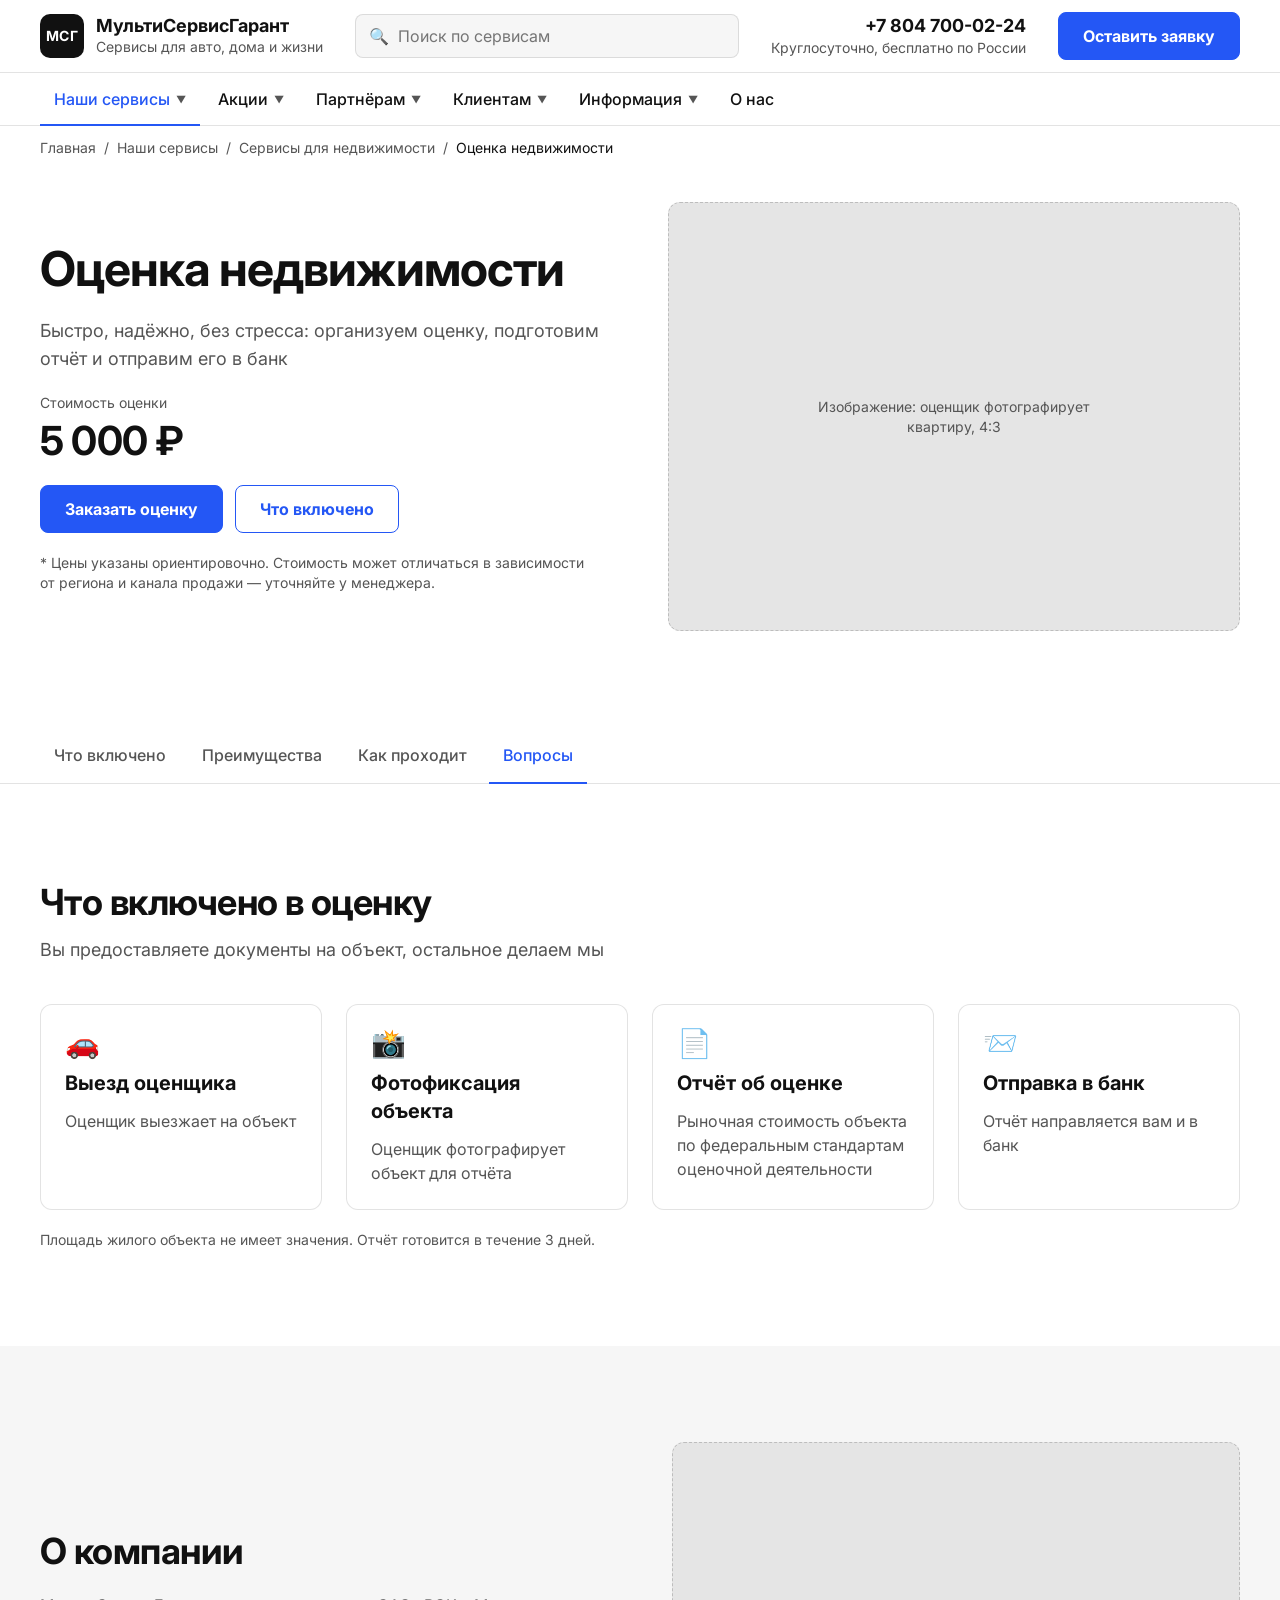
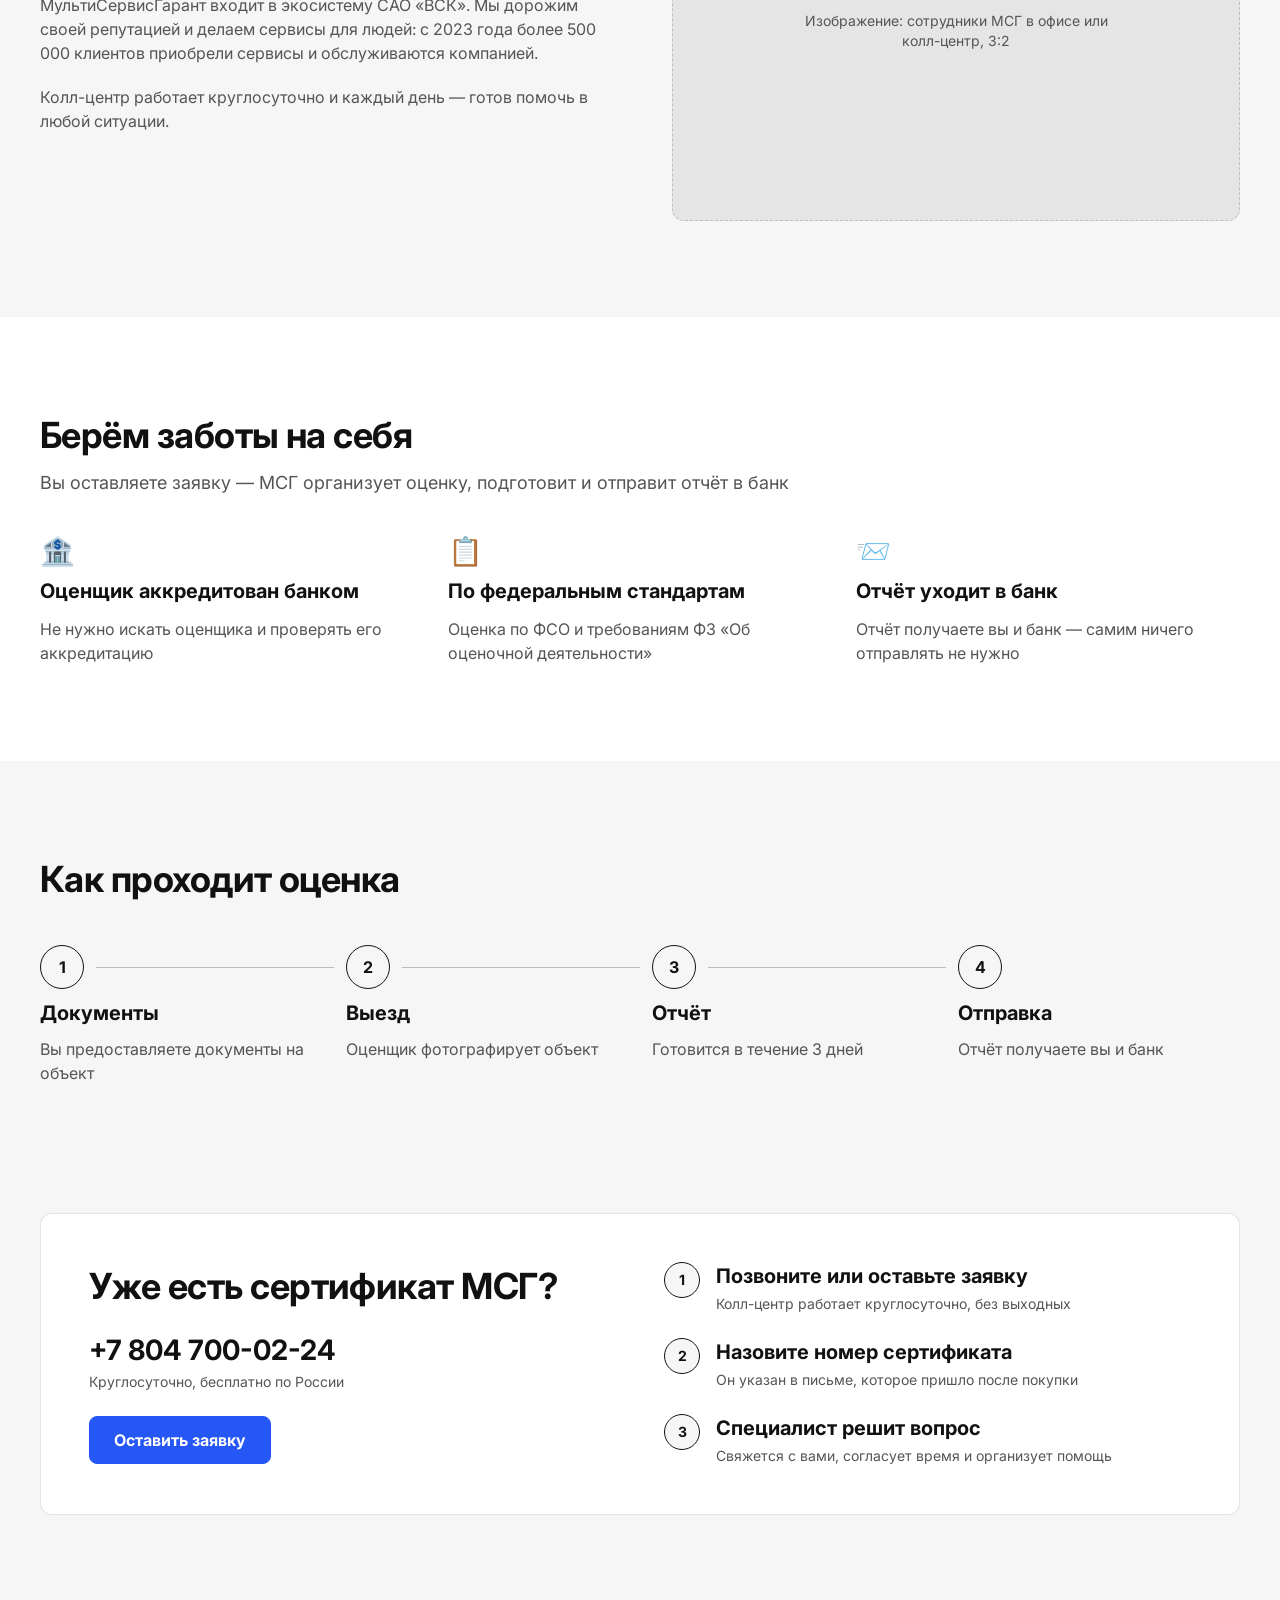
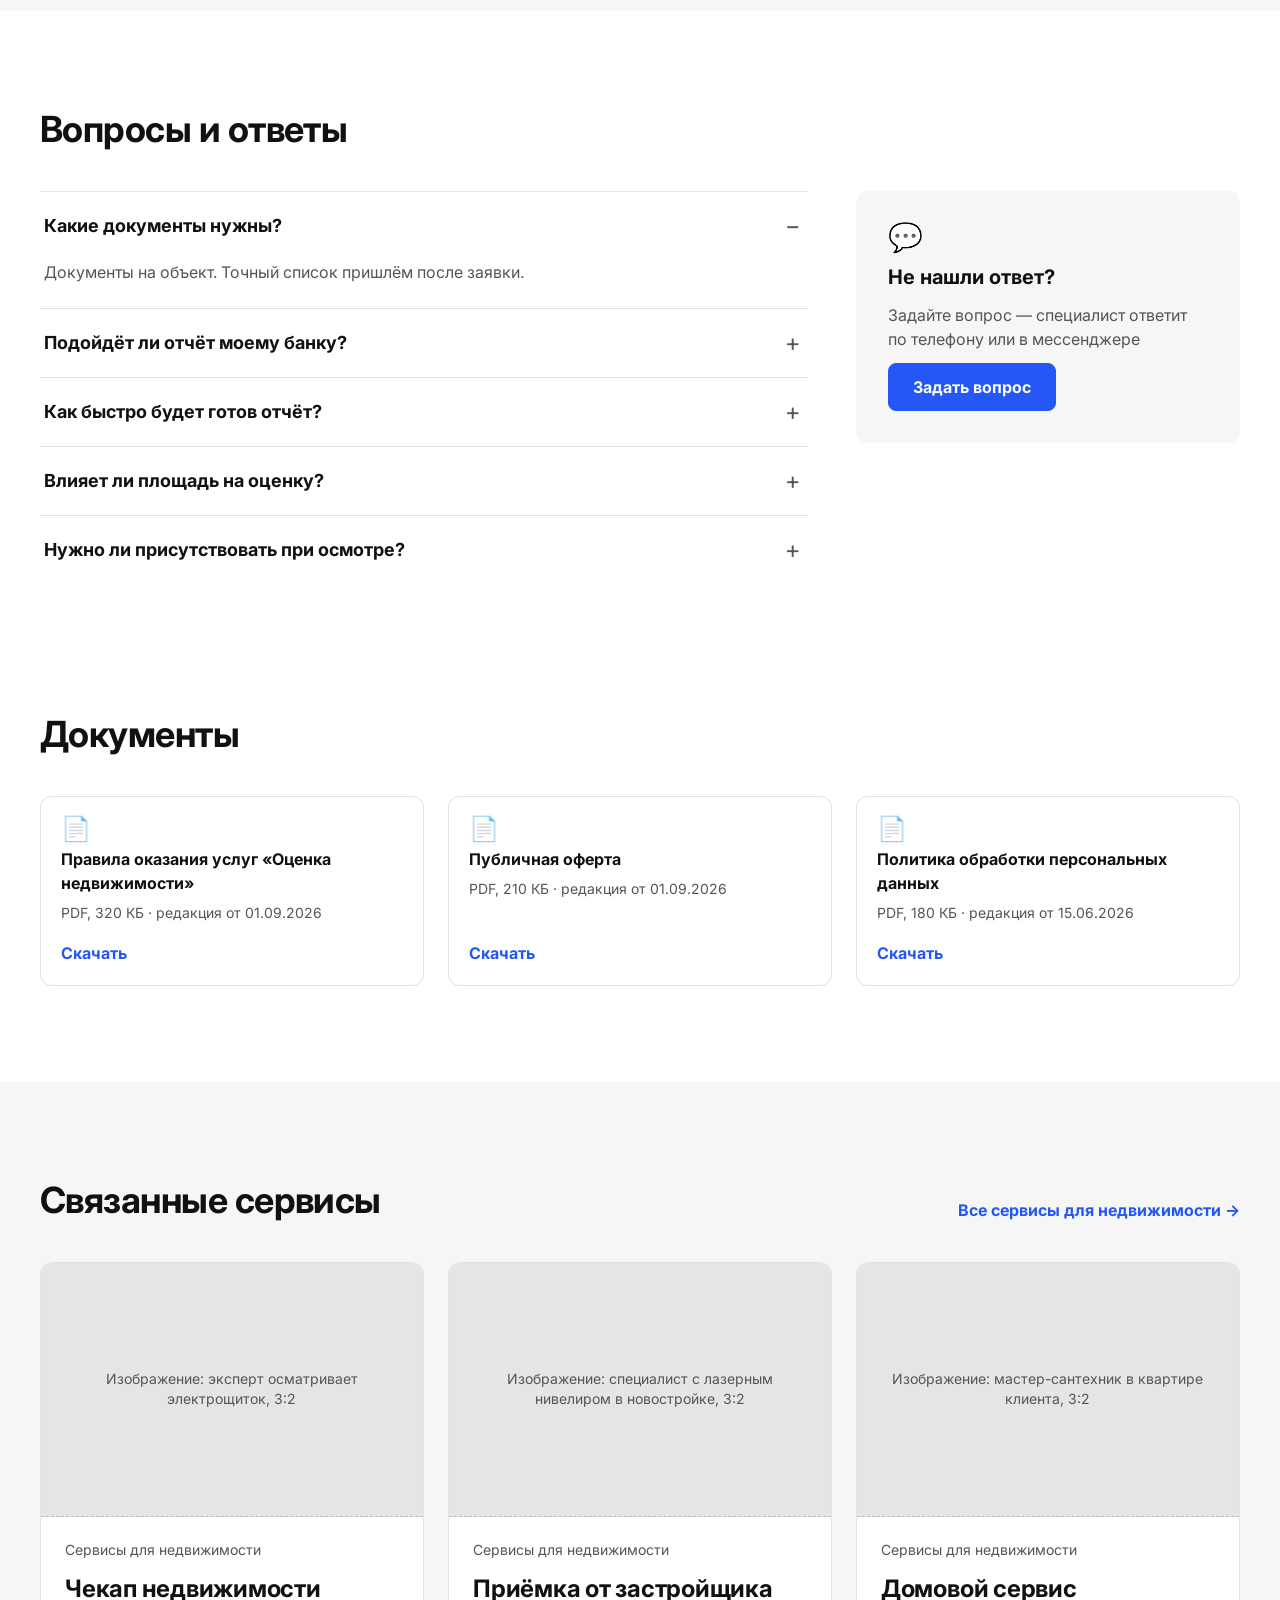
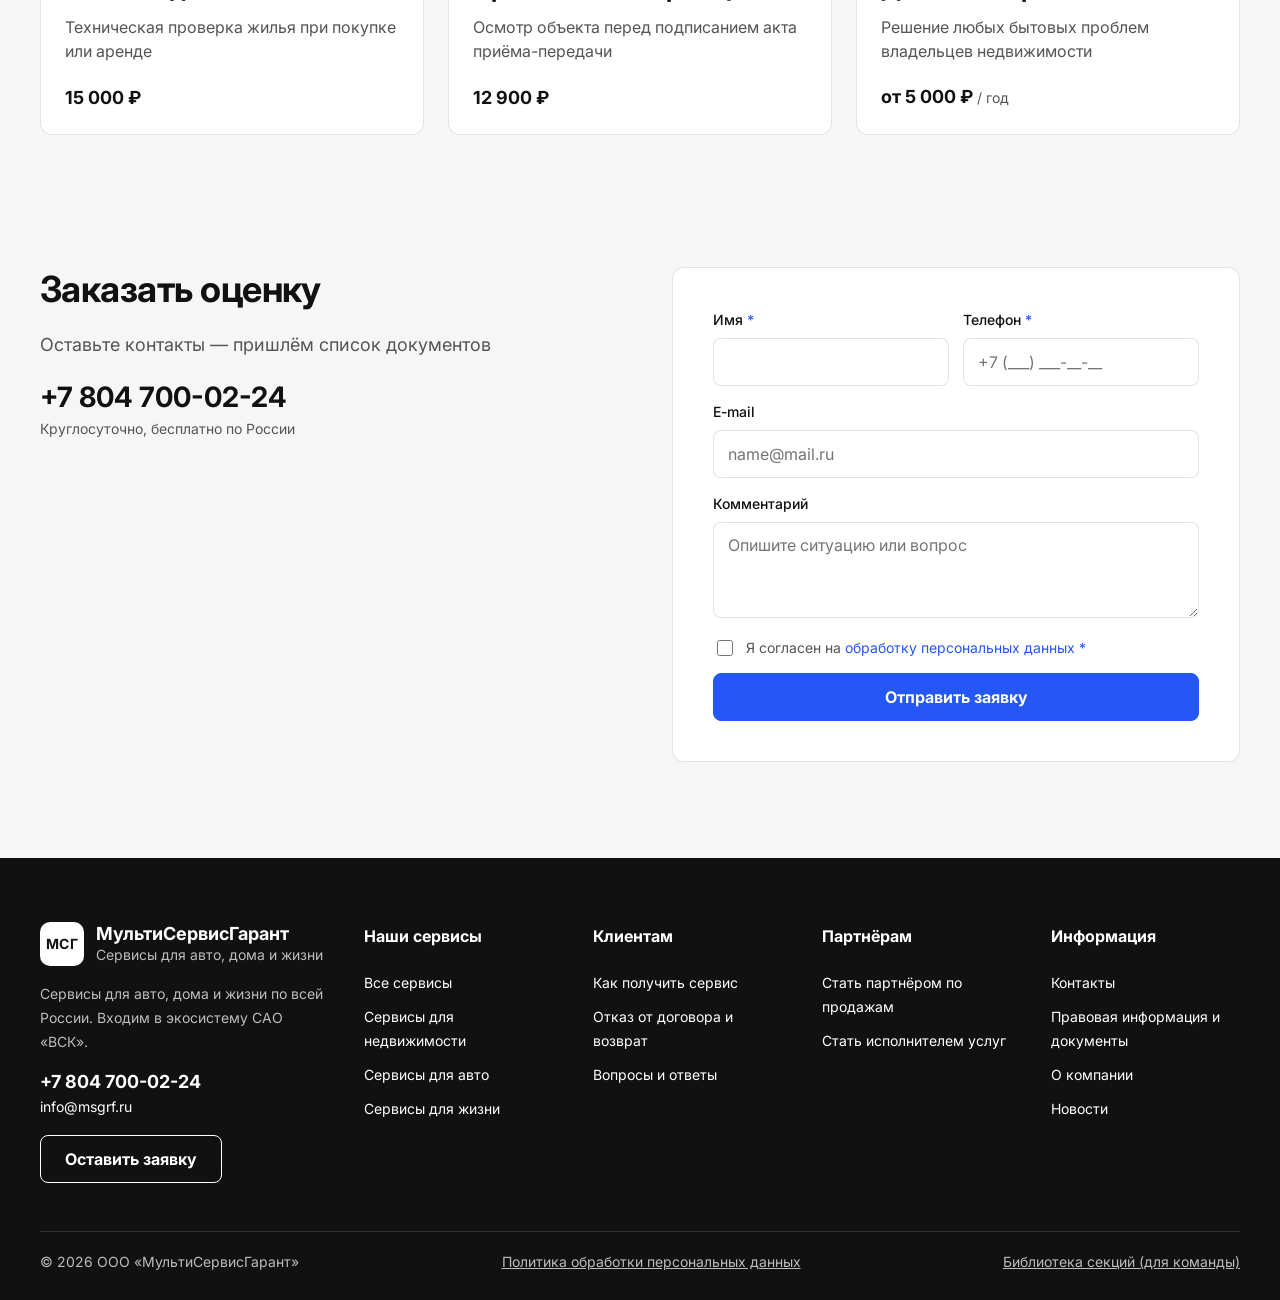
==== commit c3b70a84: "Standardize phone number in version 2.0" ====
--- a/ver 2.0/appraisal.html
+++ b/ver 2.0/appraisal.html
@@ -1 +1 @@
-<!doctype html><html lang="ru"><head><meta charset="utf-8"><meta name="viewport" content="width=device-width, initial-scale=1, viewport-fit=cover"><meta name="robots" content="noindex"><title>Оценка недвижимости — МСГ, прототип</title><link rel="preconnect" href="https://fonts.googleapis.com"><link rel="preconnect" href="https://fonts.gstatic.com" crossorigin><link href="https://fonts.googleapis.com/css2?family=Inter:wght@400;500;600;700;800&display=swap" rel="stylesheet"><link rel="stylesheet" href="assets/styles.css"></head><body><div class="page" data-page="appraisal" data-title="Оценка недвижимости — МСГ, прототип"><header class="hdr"><div class="wrap hdr-top"><a class="logo" href="services.html"><span class="logo-mark">МСГ</span><span class="logo-name">МультиСервисГарант<small>Сервисы для авто, дома и жизни</small></span></a><div class="search"><span class="search-ico">🔍</span><input type="search" placeholder="Поиск по сервисам" aria-label="Поиск по сервисам"><div class="search-drop"><p class="caption">Популярные запросы</p><div class="search-chips"><a class="chip" href="home-service.html">Сантехник</a><a class="chip" href="home-service.html">Электрик</a><a class="chip" href="acceptance.html">Приёмка квартиры</a><a class="chip" href="appraisal.html">Оценка для ипотеки</a><a class="chip" href="stub.html">Эвакуатор</a></div><p class="caption">Сервисы</p><div class="search-res"><a href="home-service.html"><span>Домовой сервис</span><span class="caption">Недвижимость</span></a><a href="checkup.html"><span>Чекап недвижимости</span><span class="caption">Недвижимость</span></a><a href="stub.html"><span>Техпомощь на дороге</span><span class="caption">Авто</span></a></div><a class="search-all" href="services.html">Все сервисы →</a></div></div><div class="hdr-phone"><a href="tel:+78047000224">8 804 7000-224</a><span class="caption">Круглосуточно, бесплатно по России</span></div><a class="btn btn-primary" href="#" data-modal data-modal-tab="buy">Оставить заявку</a></div><nav class="hdr-nav" aria-label="Основное меню"><div class="wrap" style="position:static"><ul><li class="has-mega"><a class="nav-link is-active" href="services.html">Наши сервисы <span class="caret">▼</span></a><div class="mega"><div class="mega-grid"><div class="mega-col"><h4><a href="realty.html">Сервисы для недвижимости</a></h4><ul class="plain"><li><a href="home-service.html">Домовой сервис</a></li><li><a href="checkup.html">Чекап недвижимости</a></li><li><a href="acceptance.html">Приёмка от застройщика</a></li><li><a href="appraisal.html">Оценка недвижимости</a></li></ul></div><div class="mega-col"><h4><a href="stub.html">Сервисы для авто</a></h4><ul class="plain"><li><a href="stub.html">Техпомощь на дороге</a></li></ul></div><div class="mega-col"><h4><a href="stub.html">Сервисы для жизни</a></h4><ul class="plain"><li><a href="stub.html">Финансовый защитник</a></li></ul></div></div></div></li><li class="has-drop" style="position:relative"><a class="nav-link" href="stub.html">Акции <span class="caret">▼</span></a><div class="drop"><a href="stub.html">Все акции</a><a href="stub.html">Для клиентов</a><a href="stub.html">Для партнёров</a></div></li><li class="has-drop" style="position:relative"><a class="nav-link" href="stub.html">Партнёрам <span class="caret">▼</span></a><div class="drop"><a href="stub.html">Стать партнёром по продажам</a><a href="stub.html">Стать исполнителем услуг</a></div></li><li class="has-drop" style="position:relative"><a class="nav-link" href="stub.html">Клиентам <span class="caret">▼</span></a><div class="drop"><a href="stub.html">Как получить сервис</a><a href="stub.html">Отказ от договора и возврат</a><a href="stub.html">Вопросы и ответы</a></div></li><li class="has-drop" style="position:relative"><a class="nav-link" href="stub.html">Информация <span class="caret">▼</span></a><div class="drop"><a href="stub.html">Контакты</a><a href="stub.html">Правовая информация и документы</a><a href="stub.html">Новости</a></div></li><li><a class="nav-link" href="stub.html">О нас</a></li></ul></div></nav></header><nav class="wrap crumbs" aria-label="Хлебные крошки"><a href="services.html">Главная</a><span>/</span><a href="services.html">Наши сервисы</a><span>/</span><a href="realty.html">Сервисы для недвижимости</a><span>/</span><span class="cur" aria-current="page">Оценка недвижимости</span></nav><main><section class="hero"><div class="wrap hero-a"><div class="hero-body"><h1>Оценка недвижимости</h1><p class="lead">Быстро, надёжно, без стресса: организуем оценку, подготовим отчёт и отправим его в банк</p><div class="hero-price"><span class="caption">Стоимость оценки</span><div class="tariff-price">5 000 ₽</div></div><div class="btns"><a class="btn btn-primary" href="#" data-modal data-modal-tab="buy" data-modal-service="Оценка недвижимости">Заказать оценку</a><a class="btn btn-secondary" href="#scope">Что включено</a></div><p class="caption hero-note">* Цены указаны ориентировочно. Стоимость может отличаться в зависимости от региона и канала продажи — уточняйте у менеджера.</p></div><div class="ph r-4x3 "><span>Изображение: оценщик фотографирует квартиру, 4:3</span></div></div></section><nav class="subnav" aria-label="Разделы страницы"><div class="wrap"><a class="sn" href="#scope">Что включено</a><a class="sn" href="#why">Преимущества</a><a class="sn" href="#process">Как проходит</a><a class="sn" href="#faq">Вопросы</a></div></nav><section class="sec" id="scope"><div class="wrap"><div class="sec-head"><div><h2>Что включено в оценку</h2><p class="lead">Вы предоставляете документы на объект, остальное делаем мы</p></div></div><div class="grid g4"><div class="card inc"><span class="ico">🚗</span><h4>Выезд оценщика</h4><p>Оценщик выезжает на объект</p></div><div class="card inc"><span class="ico">📸</span><h4>Фотофиксация объекта</h4><p>Оценщик фотографирует объект для отчёта</p></div><div class="card inc"><span class="ico">📄</span><h4>Отчёт об оценке</h4><p>Рыночная стоимость объекта по федеральным стандартам оценочной деятельности</p></div><div class="card inc"><span class="ico">📨</span><h4>Отправка в банк</h4><p>Отчёт направляется вам и в банк</p></div></div><p class="note-foot">Площадь жилого объекта не имеет значения. Отчёт готовится в течение 3 дней.</p></div></section><section class="sec alt" id="about"><div class="wrap"><div class="about"><div class="it-body"><h2>О компании</h2><p>МультиСервисГарант входит в экосистему САО «ВСК». Мы дорожим своей репутацией и делаем сервисы для людей: с 2023 года более 500 000 клиентов приобрели сервисы и обслуживаются компанией.</p><p>Колл-центр работает круглосуточно и каждый день — готов помочь в любой ситуации.</p></div><div class="about-media"><div class="ph r-3x2 "><span>Изображение: сотрудники МСГ в офисе или колл-центр, 3:2</span></div></div></div></div></section><section class="sec" id="why"><div class="wrap"><div class="sec-head"><div><h2>Берём заботы на себя</h2><p class="lead">Вы оставляете заявку — МСГ организует оценку, подготовит и отправит отчёт в банк</p></div></div><div class="grid g3"><div class="adv"><span class="ico">🏦</span><h4>Оценщик аккредитован банком</h4><p>Не нужно искать оценщика и проверять его аккредитацию</p></div><div class="adv"><span class="ico">📋</span><h4>По федеральным стандартам</h4><p>Оценка по ФСО и требованиям ФЗ «Об оценочной деятельности»</p></div><div class="adv"><span class="ico">📨</span><h4>Отчёт уходит в банк</h4><p>Отчёт получаете вы и банк — самим ничего отправлять не нужно</p></div></div></div></section><section class="sec alt" id="process"><div class="wrap"><div class="sec-head"><div><h2>Как проходит оценка</h2></div></div><div class="steps"><div class="step"><span class="step-n">1</span><h4>Документы</h4><p>Вы предоставляете документы на объект</p></div><div class="step"><span class="step-n">2</span><h4>Выезд</h4><p>Оценщик фотографирует объект</p></div><div class="step"><span class="step-n">3</span><h4>Отчёт</h4><p>Готовится в течение 3 дней</p></div><div class="step"><span class="step-n">4</span><h4>Отправка</h4><p>Отчёт получаете вы и банк</p></div></div></div></section><section class="sec alt" id="cert"><div class="wrap"><div class="cert"><div class="it-body"><h2>Уже есть сертификат МСГ?</h2><a class="phone-big" href="tel:+78047000224">8 804 7000-224</a><span class="caption">Круглосуточно, бесплатно по России</span><div class="btns"><a class="btn btn-primary" href="#" data-modal data-modal-tab="cert" data-modal-service="Оценка недвижимости">Оставить заявку</a></div></div><div class="cert-steps"><div><span class="step-n">1</span><div><h4>Позвоните или оставьте заявку</h4><p class="muted small">Колл-центр работает круглосуточно, без выходных</p></div></div><div><span class="step-n">2</span><div><h4>Назовите номер сертификата</h4><p class="muted small">Он указан в письме, которое пришло после покупки</p></div></div><div><span class="step-n">3</span><div><h4>Специалист решит вопрос</h4><p class="muted small">Свяжется с вами, согласует время и организует помощь</p></div></div></div></div></div></section><section class="sec" id="faq"><div class="wrap"><div class="sec-head"><div><h2>Вопросы и ответы</h2></div></div><div class="faq-grid"><div class="acc" data-single><details open><summary><span>Какие документы нужны?</span></summary><div class="acc-body"><p>Документы на объект. Точный список пришлём после заявки.</p></div></details><details><summary><span>Подойдёт ли отчёт моему банку?</span></summary><div class="acc-body"><p>Оценку проводит компания, аккредитованная банком, по ФЗ «Об оценочной деятельности». Укажите банк в заявке.</p></div></details><details><summary><span>Как быстро будет готов отчёт?</span></summary><div class="acc-body"><p>Специалист подготовит отчёт в течение 3 дней.</p></div></details><details><summary><span>Влияет ли площадь на оценку?</span></summary><div class="acc-body"><p>Площадь жилого объекта не имеет значения.</p></div></details><details><summary><span>Нужно ли присутствовать при осмотре?</span></summary><div class="acc-body"><p>Нужен доступ в квартиру для фотофиксации.</p></div></details></div><aside class="ask"><span class="ico">💬</span><h4>Не нашли ответ?</h4><p class="muted">Задайте вопрос — специалист ответит по телефону или в мессенджере</p><a class="btn btn-primary" href="#" data-modal data-modal-tab="buy" data-modal-service="Оценка недвижимости">Задать вопрос</a></aside></div></div></section><section class="sec" id="docs"><div class="wrap"><div class="sec-head"><div><h2>Документы</h2></div></div><div class="grid g3 docs"><a class="card doc" href="#"><span class="ico">📄</span><b>Правила оказания услуг «Оценка недвижимости»</b><span class="meta">PDF, 320 КБ · редакция от 01.09.2026</span><span class="doc-dl">Скачать</span></a><a class="card doc" href="#"><span class="ico">📄</span><b>Публичная оферта</b><span class="meta">PDF, 210 КБ · редакция от 01.09.2026</span><span class="doc-dl">Скачать</span></a><a class="card doc" href="#"><span class="ico">📄</span><b>Политика обработки персональных данных</b><span class="meta">PDF, 180 КБ · редакция от 15.06.2026</span><span class="doc-dl">Скачать</span></a></div></div></section><section class="sec alt" id="related"><div class="wrap"><div class="sec-head"><div><h2>Связанные сервисы</h2></div><a class="link-more" href="realty.html">Все сервисы для недвижимости →</a></div><div class="slider"><div class="slider-track"><a class="card svc" href="checkup.html"><div class="ph r-3x2 "><span>Изображение: эксперт осматривает электрощиток, 3:2</span></div><div class="svc-body"><div class="svc-top"><span class="caption">Сервисы для недвижимости</span></div><h3>Чекап недвижимости</h3><p class="muted">Техническая проверка жилья при покупке или аренде</p><div class="svc-foot"><span class="price">15 000 ₽</span></div></div></a><a class="card svc" href="acceptance.html"><div class="ph r-3x2 "><span>Изображение: специалист с лазерным нивелиром в новостройке, 3:2</span></div><div class="svc-body"><div class="svc-top"><span class="caption">Сервисы для недвижимости</span></div><h3>Приёмка от застройщика</h3><p class="muted">Осмотр объекта перед подписанием акта приёма-передачи</p><div class="svc-foot"><span class="price">12 900 ₽</span></div></div></a><a class="card svc" href="home-service.html"><div class="ph r-3x2 "><span>Изображение: мастер-сантехник в квартире клиента, 3:2</span></div><div class="svc-body"><div class="svc-top"><span class="caption">Сервисы для недвижимости</span></div><h3>Домовой сервис</h3><p class="muted">Решение любых бытовых проблем владельцев недвижимости</p><div class="svc-foot"><span class="price">от 5 000 ₽ <small>/ год</small></span></div></div></a></div><div class="slider-nav"><div class="dots"></div><div class="slider-arrows"><button class="slider-btn slider-prev" aria-label="Назад">←</button><button class="slider-btn slider-next" aria-label="Вперёд">→</button></div></div></div></div></section><section class="sec alt" id="form"><div class="wrap"><div class="lead-sec"><div class="it-body"><h2>Заказать оценку</h2><p class="lead">Оставьте контакты — пришлём список документов</p><div class="phone-box"><a class="phone-big" href="tel:+78047000224">8 804 7000-224</a><span class="caption">Круглосуточно, бесплатно по России</span></div></div><div class="card form-card form-wrap"><form class="form" novalidate><div class="row2"><div class="field"><label>Имя <i>*</i></label><input name="name" required autocomplete="name"></div><div class="field"><label>Телефон <i>*</i></label><input name="phone" type="tel" placeholder="+7 (___) ___-__-__" required></div></div><div class="field"><label>E-mail</label><input name="email" type="email" placeholder="name@mail.ru"></div><div class="field"><label>Комментарий</label><textarea name="comment" placeholder="Опишите ситуацию или вопрос"></textarea></div><label class="agree"><input type="checkbox" required> <span>Я согласен на <a href="#">обработку персональных данных</a> <i style="color:var(--text-link);font-style:normal">*</i></span></label><button class="btn btn-primary btn-block" type="submit">Отправить заявку</button></form><div class="success"><span class="ok">✓</span><h3>Заявка принята</h3><p class="muted">Свяжемся с вами в течение 30 минут в рабочее время</p><button class="btn btn-secondary" type="button" data-reset>Отправить ещё одну</button></div></div></div></div></section></main><footer class="ftr"><div class="wrap"><div class="ftr-grid"><div class="ftr-brand"><a class="logo" href="services.html"><span class="logo-mark">МСГ</span><span class="logo-name">МультиСервисГарант<small>Сервисы для авто, дома и жизни</small></span></a><p>Сервисы для авто, дома и жизни по всей России. Входим в экосистему САО «ВСК».</p><div><a class="tel" href="tel:+78047000224">8 804 7000-224</a><br><a href="mailto:info@msgrf.ru">info@msgrf.ru</a></div><a class="btn btn-secondary" href="#" data-modal data-modal-tab="buy">Оставить заявку</a></div><div><h4>Наши сервисы</h4><ul class="plain"><li><a href="services.html">Все сервисы</a></li><li><a href="realty.html">Сервисы для недвижимости</a></li><li><a href="stub.html">Сервисы для авто</a></li><li><a href="stub.html">Сервисы для жизни</a></li></ul></div><div><h4>Клиентам</h4><ul class="plain"><li><a href="stub.html">Как получить сервис</a></li><li><a href="stub.html">Отказ от договора и возврат</a></li><li><a href="stub.html">Вопросы и ответы</a></li></ul></div><div><h4>Партнёрам</h4><ul class="plain"><li><a href="stub.html">Стать партнёром по продажам</a></li><li><a href="stub.html">Стать исполнителем услуг</a></li></ul></div><div><h4>Информация</h4><ul class="plain"><li><a href="stub.html">Контакты</a></li><li><a href="stub.html">Правовая информация и документы</a></li><li><a href="stub.html">О компании</a></li><li><a href="stub.html">Новости</a></li></ul></div></div><div class="ftr-bottom"><span>© 2026 ООО «МультиСервисГарант»</span><a href="stub.html">Политика обработки персональных данных</a><a href="blocks.html">Библиотека секций (для команды)</a></div></div></footer></div><div class="modal" id="modal" role="dialog" aria-modal="true" aria-labelledby="modal-t"><div class="modal-box"><button class="modal-x" aria-label="Закрыть">×</button><h3 id="modal-t">Оставить заявку</h3><p class="muted" style="margin-top:6px">Перезвоним, ответим на вопросы и поможем подобрать сервис</p><div class="mtabs" role="tablist"><button data-mtab="buy" class="is-active">Хочу подключить сервис</button><button data-mtab="cert">Уже есть сертификат</button><button data-mtab="partner">Партнёрство</button></div><div class="form-wrap" style="margin-top:20px"><form class="form" novalidate><div class="row2"><div class="field"><label>Имя <i>*</i></label><input name="name" required autocomplete="name"></div><div class="field"><label>Телефон <i>*</i></label><input name="phone" type="tel" placeholder="+7 (___) ___-__-__" required></div></div><div class="field"><label>E-mail</label><input name="email" type="email" placeholder="name@mail.ru"></div><div class="field only-cert"><label>Номер сертификата</label><input name="cert" placeholder="Например, ДС-000123"></div><div class="field"><label>Комментарий</label><textarea name="comment" placeholder="Опишите ситуацию или вопрос"></textarea></div><label class="agree"><input type="checkbox" required> <span>Я согласен на <a href="#">обработку персональных данных</a> <i style="color:var(--text-link);font-style:normal">*</i></span></label><button class="btn btn-primary btn-block" type="submit">Отправить заявку</button><p class="form-hint">Срочная помощь по сертификату — <a href="tel:+78047000224">8 804 7000-224</a>, круглосуточно</p></form><div class="success"><span class="ok">✓</span><h3>Заявка принята</h3><p class="muted">Свяжемся с вами в течение 30 минут в рабочее время</p><button class="btn btn-secondary" type="button" data-close>Закрыть</button></div></div></div></div><script charset="utf-8" src="assets/app.js"></script></body></html>+<!doctype html><html lang="ru"><head><meta charset="utf-8"><meta name="viewport" content="width=device-width, initial-scale=1, viewport-fit=cover"><meta name="robots" content="noindex"><title>Оценка недвижимости — МСГ, прототип</title><link rel="preconnect" href="https://fonts.googleapis.com"><link rel="preconnect" href="https://fonts.gstatic.com" crossorigin><link href="https://fonts.googleapis.com/css2?family=Inter:wght@400;500;600;700;800&display=swap" rel="stylesheet"><link rel="stylesheet" href="assets/styles.css"></head><body><div class="page" data-page="appraisal" data-title="Оценка недвижимости — МСГ, прототип"><header class="hdr"><div class="wrap hdr-top"><a class="logo" href="services.html"><span class="logo-mark">МСГ</span><span class="logo-name">МультиСервисГарант<small>Сервисы для авто, дома и жизни</small></span></a><div class="search"><span class="search-ico">🔍</span><input type="search" placeholder="Поиск по сервисам" aria-label="Поиск по сервисам"><div class="search-drop"><p class="caption">Популярные запросы</p><div class="search-chips"><a class="chip" href="home-service.html">Сантехник</a><a class="chip" href="home-service.html">Электрик</a><a class="chip" href="acceptance.html">Приёмка квартиры</a><a class="chip" href="appraisal.html">Оценка для ипотеки</a><a class="chip" href="stub.html">Эвакуатор</a></div><p class="caption">Сервисы</p><div class="search-res"><a href="home-service.html"><span>Домовой сервис</span><span class="caption">Недвижимость</span></a><a href="checkup.html"><span>Чекап недвижимости</span><span class="caption">Недвижимость</span></a><a href="stub.html"><span>Техпомощь на дороге</span><span class="caption">Авто</span></a></div><a class="search-all" href="services.html">Все сервисы →</a></div></div><div class="hdr-phone"><a href="tel:+78047000224">+7 804 700-02-24</a><span class="caption">Круглосуточно, бесплатно по России</span></div><a class="btn btn-primary" href="#" data-modal data-modal-tab="buy">Оставить заявку</a></div><nav class="hdr-nav" aria-label="Основное меню"><div class="wrap" style="position:static"><ul><li class="has-mega"><a class="nav-link is-active" href="services.html">Наши сервисы <span class="caret">▼</span></a><div class="mega"><div class="mega-grid"><div class="mega-col"><h4><a href="realty.html">Сервисы для недвижимости</a></h4><ul class="plain"><li><a href="home-service.html">Домовой сервис</a></li><li><a href="checkup.html">Чекап недвижимости</a></li><li><a href="acceptance.html">Приёмка от застройщика</a></li><li><a href="appraisal.html">Оценка недвижимости</a></li></ul></div><div class="mega-col"><h4><a href="stub.html">Сервисы для авто</a></h4><ul class="plain"><li><a href="stub.html">Техпомощь на дороге</a></li></ul></div><div class="mega-col"><h4><a href="stub.html">Сервисы для жизни</a></h4><ul class="plain"><li><a href="stub.html">Финансовый защитник</a></li></ul></div></div></div></li><li class="has-drop" style="position:relative"><a class="nav-link" href="stub.html">Акции <span class="caret">▼</span></a><div class="drop"><a href="stub.html">Все акции</a><a href="stub.html">Для клиентов</a><a href="stub.html">Для партнёров</a></div></li><li class="has-drop" style="position:relative"><a class="nav-link" href="stub.html">Партнёрам <span class="caret">▼</span></a><div class="drop"><a href="stub.html">Стать партнёром по продажам</a><a href="stub.html">Стать исполнителем услуг</a></div></li><li class="has-drop" style="position:relative"><a class="nav-link" href="stub.html">Клиентам <span class="caret">▼</span></a><div class="drop"><a href="stub.html">Как получить сервис</a><a href="stub.html">Отказ от договора и возврат</a><a href="stub.html">Вопросы и ответы</a></div></li><li class="has-drop" style="position:relative"><a class="nav-link" href="stub.html">Информация <span class="caret">▼</span></a><div class="drop"><a href="stub.html">Контакты</a><a href="stub.html">Правовая информация и документы</a><a href="stub.html">Новости</a></div></li><li><a class="nav-link" href="stub.html">О нас</a></li></ul></div></nav></header><nav class="wrap crumbs" aria-label="Хлебные крошки"><a href="services.html">Главная</a><span>/</span><a href="services.html">Наши сервисы</a><span>/</span><a href="realty.html">Сервисы для недвижимости</a><span>/</span><span class="cur" aria-current="page">Оценка недвижимости</span></nav><main><section class="hero"><div class="wrap hero-a"><div class="hero-body"><h1>Оценка недвижимости</h1><p class="lead">Быстро, надёжно, без стресса: организуем оценку, подготовим отчёт и отправим его в банк</p><div class="hero-price"><span class="caption">Стоимость оценки</span><div class="tariff-price">5 000 ₽</div></div><div class="btns"><a class="btn btn-primary" href="#" data-modal data-modal-tab="buy" data-modal-service="Оценка недвижимости">Заказать оценку</a><a class="btn btn-secondary" href="#scope">Что включено</a></div><p class="caption hero-note">* Цены указаны ориентировочно. Стоимость может отличаться в зависимости от региона и канала продажи — уточняйте у менеджера.</p></div><div class="ph r-4x3 "><span>Изображение: оценщик фотографирует квартиру, 4:3</span></div></div></section><nav class="subnav" aria-label="Разделы страницы"><div class="wrap"><a class="sn" href="#scope">Что включено</a><a class="sn" href="#why">Преимущества</a><a class="sn" href="#process">Как проходит</a><a class="sn" href="#faq">Вопросы</a></div></nav><section class="sec" id="scope"><div class="wrap"><div class="sec-head"><div><h2>Что включено в оценку</h2><p class="lead">Вы предоставляете документы на объект, остальное делаем мы</p></div></div><div class="grid g4"><div class="card inc"><span class="ico">🚗</span><h4>Выезд оценщика</h4><p>Оценщик выезжает на объект</p></div><div class="card inc"><span class="ico">📸</span><h4>Фотофиксация объекта</h4><p>Оценщик фотографирует объект для отчёта</p></div><div class="card inc"><span class="ico">📄</span><h4>Отчёт об оценке</h4><p>Рыночная стоимость объекта по федеральным стандартам оценочной деятельности</p></div><div class="card inc"><span class="ico">📨</span><h4>Отправка в банк</h4><p>Отчёт направляется вам и в банк</p></div></div><p class="note-foot">Площадь жилого объекта не имеет значения. Отчёт готовится в течение 3 дней.</p></div></section><section class="sec alt" id="about"><div class="wrap"><div class="about"><div class="it-body"><h2>О компании</h2><p>МультиСервисГарант входит в экосистему САО «ВСК». Мы дорожим своей репутацией и делаем сервисы для людей: с 2023 года более 500 000 клиентов приобрели сервисы и обслуживаются компанией.</p><p>Колл-центр работает круглосуточно и каждый день — готов помочь в любой ситуации.</p></div><div class="about-media"><div class="ph r-3x2 "><span>Изображение: сотрудники МСГ в офисе или колл-центр, 3:2</span></div></div></div></div></section><section class="sec" id="why"><div class="wrap"><div class="sec-head"><div><h2>Берём заботы на себя</h2><p class="lead">Вы оставляете заявку — МСГ организует оценку, подготовит и отправит отчёт в банк</p></div></div><div class="grid g3"><div class="adv"><span class="ico">🏦</span><h4>Оценщик аккредитован банком</h4><p>Не нужно искать оценщика и проверять его аккредитацию</p></div><div class="adv"><span class="ico">📋</span><h4>По федеральным стандартам</h4><p>Оценка по ФСО и требованиям ФЗ «Об оценочной деятельности»</p></div><div class="adv"><span class="ico">📨</span><h4>Отчёт уходит в банк</h4><p>Отчёт получаете вы и банк — самим ничего отправлять не нужно</p></div></div></div></section><section class="sec alt" id="process"><div class="wrap"><div class="sec-head"><div><h2>Как проходит оценка</h2></div></div><div class="steps"><div class="step"><span class="step-n">1</span><h4>Документы</h4><p>Вы предоставляете документы на объект</p></div><div class="step"><span class="step-n">2</span><h4>Выезд</h4><p>Оценщик фотографирует объект</p></div><div class="step"><span class="step-n">3</span><h4>Отчёт</h4><p>Готовится в течение 3 дней</p></div><div class="step"><span class="step-n">4</span><h4>Отправка</h4><p>Отчёт получаете вы и банк</p></div></div></div></section><section class="sec alt" id="cert"><div class="wrap"><div class="cert"><div class="it-body"><h2>Уже есть сертификат МСГ?</h2><a class="phone-big" href="tel:+78047000224">+7 804 700-02-24</a><span class="caption">Круглосуточно, бесплатно по России</span><div class="btns"><a class="btn btn-primary" href="#" data-modal data-modal-tab="cert" data-modal-service="Оценка недвижимости">Оставить заявку</a></div></div><div class="cert-steps"><div><span class="step-n">1</span><div><h4>Позвоните или оставьте заявку</h4><p class="muted small">Колл-центр работает круглосуточно, без выходных</p></div></div><div><span class="step-n">2</span><div><h4>Назовите номер сертификата</h4><p class="muted small">Он указан в письме, которое пришло после покупки</p></div></div><div><span class="step-n">3</span><div><h4>Специалист решит вопрос</h4><p class="muted small">Свяжется с вами, согласует время и организует помощь</p></div></div></div></div></div></section><section class="sec" id="faq"><div class="wrap"><div class="sec-head"><div><h2>Вопросы и ответы</h2></div></div><div class="faq-grid"><div class="acc" data-single><details open><summary><span>Какие документы нужны?</span></summary><div class="acc-body"><p>Документы на объект. Точный список пришлём после заявки.</p></div></details><details><summary><span>Подойдёт ли отчёт моему банку?</span></summary><div class="acc-body"><p>Оценку проводит компания, аккредитованная банком, по ФЗ «Об оценочной деятельности». Укажите банк в заявке.</p></div></details><details><summary><span>Как быстро будет готов отчёт?</span></summary><div class="acc-body"><p>Специалист подготовит отчёт в течение 3 дней.</p></div></details><details><summary><span>Влияет ли площадь на оценку?</span></summary><div class="acc-body"><p>Площадь жилого объекта не имеет значения.</p></div></details><details><summary><span>Нужно ли присутствовать при осмотре?</span></summary><div class="acc-body"><p>Нужен доступ в квартиру для фотофиксации.</p></div></details></div><aside class="ask"><span class="ico">💬</span><h4>Не нашли ответ?</h4><p class="muted">Задайте вопрос — специалист ответит по телефону или в мессенджере</p><a class="btn btn-primary" href="#" data-modal data-modal-tab="buy" data-modal-service="Оценка недвижимости">Задать вопрос</a></aside></div></div></section><section class="sec" id="docs"><div class="wrap"><div class="sec-head"><div><h2>Документы</h2></div></div><div class="grid g3 docs"><a class="card doc" href="#"><span class="ico">📄</span><b>Правила оказания услуг «Оценка недвижимости»</b><span class="meta">PDF, 320 КБ · редакция от 01.09.2026</span><span class="doc-dl">Скачать</span></a><a class="card doc" href="#"><span class="ico">📄</span><b>Публичная оферта</b><span class="meta">PDF, 210 КБ · редакция от 01.09.2026</span><span class="doc-dl">Скачать</span></a><a class="card doc" href="#"><span class="ico">📄</span><b>Политика обработки персональных данных</b><span class="meta">PDF, 180 КБ · редакция от 15.06.2026</span><span class="doc-dl">Скачать</span></a></div></div></section><section class="sec alt" id="related"><div class="wrap"><div class="sec-head"><div><h2>Связанные сервисы</h2></div><a class="link-more" href="realty.html">Все сервисы для недвижимости →</a></div><div class="slider"><div class="slider-track"><a class="card svc" href="checkup.html"><div class="ph r-3x2 "><span>Изображение: эксперт осматривает электрощиток, 3:2</span></div><div class="svc-body"><div class="svc-top"><span class="caption">Сервисы для недвижимости</span></div><h3>Чекап недвижимости</h3><p class="muted">Техническая проверка жилья при покупке или аренде</p><div class="svc-foot"><span class="price">15 000 ₽</span></div></div></a><a class="card svc" href="acceptance.html"><div class="ph r-3x2 "><span>Изображение: специалист с лазерным нивелиром в новостройке, 3:2</span></div><div class="svc-body"><div class="svc-top"><span class="caption">Сервисы для недвижимости</span></div><h3>Приёмка от застройщика</h3><p class="muted">Осмотр объекта перед подписанием акта приёма-передачи</p><div class="svc-foot"><span class="price">12 900 ₽</span></div></div></a><a class="card svc" href="home-service.html"><div class="ph r-3x2 "><span>Изображение: мастер-сантехник в квартире клиента, 3:2</span></div><div class="svc-body"><div class="svc-top"><span class="caption">Сервисы для недвижимости</span></div><h3>Домовой сервис</h3><p class="muted">Решение любых бытовых проблем владельцев недвижимости</p><div class="svc-foot"><span class="price">от 5 000 ₽ <small>/ год</small></span></div></div></a></div><div class="slider-nav"><div class="dots"></div><div class="slider-arrows"><button class="slider-btn slider-prev" aria-label="Назад">←</button><button class="slider-btn slider-next" aria-label="Вперёд">→</button></div></div></div></div></section><section class="sec alt" id="form"><div class="wrap"><div class="lead-sec"><div class="it-body"><h2>Заказать оценку</h2><p class="lead">Оставьте контакты — пришлём список документов</p><div class="phone-box"><a class="phone-big" href="tel:+78047000224">+7 804 700-02-24</a><span class="caption">Круглосуточно, бесплатно по России</span></div></div><div class="card form-card form-wrap"><form class="form" novalidate><div class="row2"><div class="field"><label>Имя <i>*</i></label><input name="name" required autocomplete="name"></div><div class="field"><label>Телефон <i>*</i></label><input name="phone" type="tel" placeholder="+7 (___) ___-__-__" required></div></div><div class="field"><label>E-mail</label><input name="email" type="email" placeholder="name@mail.ru"></div><div class="field"><label>Комментарий</label><textarea name="comment" placeholder="Опишите ситуацию или вопрос"></textarea></div><label class="agree"><input type="checkbox" required> <span>Я согласен на <a href="#">обработку персональных данных</a> <i style="color:var(--text-link);font-style:normal">*</i></span></label><button class="btn btn-primary btn-block" type="submit">Отправить заявку</button></form><div class="success"><span class="ok">✓</span><h3>Заявка принята</h3><p class="muted">Свяжемся с вами в течение 30 минут в рабочее время</p><button class="btn btn-secondary" type="button" data-reset>Отправить ещё одну</button></div></div></div></div></section></main><footer class="ftr"><div class="wrap"><div class="ftr-grid"><div class="ftr-brand"><a class="logo" href="services.html"><span class="logo-mark">МСГ</span><span class="logo-name">МультиСервисГарант<small>Сервисы для авто, дома и жизни</small></span></a><p>Сервисы для авто, дома и жизни по всей России. Входим в экосистему САО «ВСК».</p><div><a class="tel" href="tel:+78047000224">+7 804 700-02-24</a><br><a href="mailto:info@msgrf.ru">info@msgrf.ru</a></div><a class="btn btn-secondary" href="#" data-modal data-modal-tab="buy">Оставить заявку</a></div><div><h4>Наши сервисы</h4><ul class="plain"><li><a href="services.html">Все сервисы</a></li><li><a href="realty.html">Сервисы для недвижимости</a></li><li><a href="stub.html">Сервисы для авто</a></li><li><a href="stub.html">Сервисы для жизни</a></li></ul></div><div><h4>Клиентам</h4><ul class="plain"><li><a href="stub.html">Как получить сервис</a></li><li><a href="stub.html">Отказ от договора и возврат</a></li><li><a href="stub.html">Вопросы и ответы</a></li></ul></div><div><h4>Партнёрам</h4><ul class="plain"><li><a href="stub.html">Стать партнёром по продажам</a></li><li><a href="stub.html">Стать исполнителем услуг</a></li></ul></div><div><h4>Информация</h4><ul class="plain"><li><a href="stub.html">Контакты</a></li><li><a href="stub.html">Правовая информация и документы</a></li><li><a href="stub.html">О компании</a></li><li><a href="stub.html">Новости</a></li></ul></div></div><div class="ftr-bottom"><span>© 2026 ООО «МультиСервисГарант»</span><a href="stub.html">Политика обработки персональных данных</a><a href="blocks.html">Библиотека секций (для команды)</a></div></div></footer></div><div class="modal" id="modal" role="dialog" aria-modal="true" aria-labelledby="modal-t"><div class="modal-box"><button class="modal-x" aria-label="Закрыть">×</button><h3 id="modal-t">Оставить заявку</h3><p class="muted" style="margin-top:6px">Перезвоним, ответим на вопросы и поможем подобрать сервис</p><div class="mtabs" role="tablist"><button data-mtab="buy" class="is-active">Хочу подключить сервис</button><button data-mtab="cert">Уже есть сертификат</button><button data-mtab="partner">Партнёрство</button></div><div class="form-wrap" style="margin-top:20px"><form class="form" novalidate><div class="row2"><div class="field"><label>Имя <i>*</i></label><input name="name" required autocomplete="name"></div><div class="field"><label>Телефон <i>*</i></label><input name="phone" type="tel" placeholder="+7 (___) ___-__-__" required></div></div><div class="field"><label>E-mail</label><input name="email" type="email" placeholder="name@mail.ru"></div><div class="field only-cert"><label>Номер сертификата</label><input name="cert" placeholder="Например, ДС-000123"></div><div class="field"><label>Комментарий</label><textarea name="comment" placeholder="Опишите ситуацию или вопрос"></textarea></div><label class="agree"><input type="checkbox" required> <span>Я согласен на <a href="#">обработку персональных данных</a> <i style="color:var(--text-link);font-style:normal">*</i></span></label><button class="btn btn-primary btn-block" type="submit">Отправить заявку</button><p class="form-hint">Срочная помощь по сертификату — <a href="tel:+78047000224">+7 804 700-02-24</a>, круглосуточно</p></form><div class="success"><span class="ok">✓</span><h3>Заявка принята</h3><p class="muted">Свяжемся с вами в течение 30 минут в рабочее время</p><button class="btn btn-secondary" type="button" data-close>Закрыть</button></div></div></div></div><script charset="utf-8" src="assets/app.js"></script></body></html>
